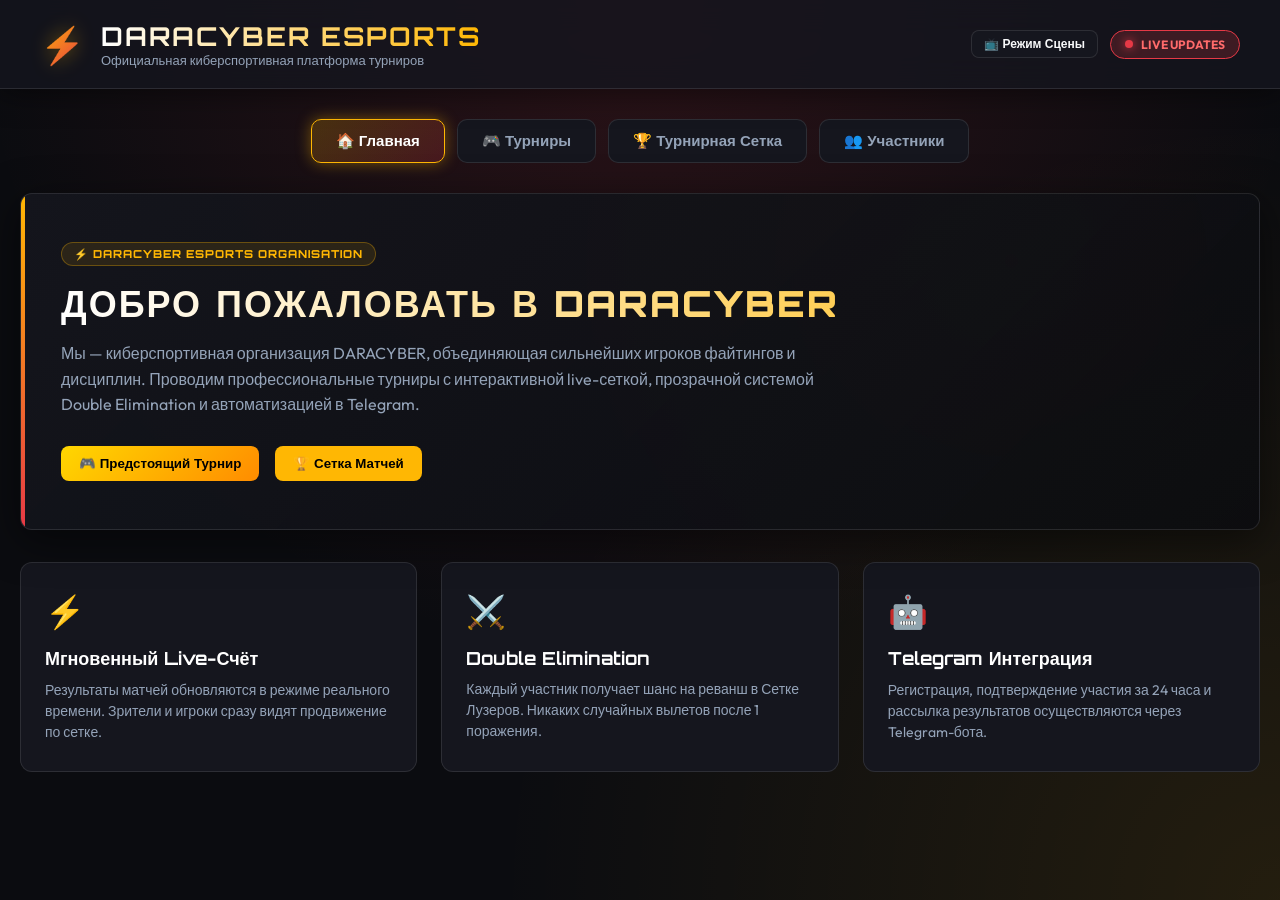
==== web/index.html @ 3fd2596b "Initial commit with creoss-platform setup" ====
<!DOCTYPE html>
<html lang="ru">
<head>
  <meta charset="UTF-8">
  <meta name="viewport" content="width=device-width, initial-scale=1.0">
  <title>Mortal Kombat 1 — Турнирная Сетка</title>
  <link rel="preconnect" href="https://fonts.googleapis.com">
  <link rel="preconnect" href="https://fonts.gstatic.com" crossorigin>
  <link href="https://fonts.googleapis.com/css2?family=Orbitron:wght@600;800;900&family=Outfit:wght@400;600;700&display=swap" rel="stylesheet">
  <link rel="stylesheet" href="style.css">
</head>
<body>

  <!-- Хедер -->
  <header class="header">
    <div class="logo-container">
      <div class="logo-emblem">⚡</div>
      <div>
        <h1 id="org-title">DARACYBER ESPORTS</h1>
        <p class="subtitle">Официальная киберспортивная платформа турниров</p>
      </div>
    </div>
    <div class="header-status">
      <button id="tv-mode-btn" class="btn btn-secondary" style="font-size: 12px; padding: 6px 12px;">📺 Режим Сцены</button>
      <span class="live-indicator"><span class="dot"></span> LIVE UPDATES</span>
      <span id="admin-badge" class="admin-badge hidden">⚙️ Админ активирован</span>
    </div>
  </header>

  <!-- Навигация (Админка убрана с главной страницы) -->
  <nav class="nav">
    <button class="nav-btn active" data-tab="home">🏠 Главная</button>
    <button class="nav-btn" data-tab="tournaments">🎮 Турниры</button>
    <button class="nav-btn" data-tab="bracket">🏆 Турнирная Сетка</button>
    <button class="nav-btn" data-tab="participants">👥 Участники</button>
  </nav>

  <!-- Контент -->
  <main class="container">

    <!-- Вкладка 1: Главная (DARACYBER Overview) -->
    <section id="home-tab" class="tab-content active">
      <div class="hero-banner">
        <div class="hero-content">
          <div class="hero-badge">⚡ DARACYBER ESPORTS ORGANISATION</div>
          <h1>ДОБРО ПОЖАЛОВАТЬ В DARACYBER</h1>
          <p>Мы — киберспортивная организация DARACYBER, объединяющая сильнейших игроков файтингов и дисциплин. Проводим профессиональные турниры с интерактивной live-сеткой, прозрачной системой Double Elimination и автоматизацией в Telegram.</p>
          <div class="hero-buttons">
            <button class="btn btn-gold nav-trigger" data-tab="tournaments">🎮 Предстоящий Турнир</button>
            <button class="btn btn-primary nav-trigger" data-tab="bracket">🏆 Сетка Матчей</button>
          </div>
        </div>
      </div>

      <!-- Карточки о нас -->
      <div class="features-grid">
        <div class="feature-card">
          <div class="feature-icon">⚡</div>
          <h3>Мгновенный Live-Счёт</h3>
          <p>Результаты матчей обновляются в режиме реального времени. Зрители и игроки сразу видят продвижение по сетке.</p>
        </div>
        <div class="feature-card">
          <div class="feature-icon">⚔️</div>
          <h3>Double Elimination</h3>
          <p>Каждый участник получает шанс на реванш в Сетке Лузеров. Никаких случайных вылетов после 1 поражения.</p>
        </div>
        <div class="feature-card">
          <div class="feature-icon">🤖</div>
          <h3>Telegram Интеграция</h3>
          <p>Регистрация, подтверждение участия за 24 часа и рассылка результатов осуществляются через Telegram-бота.</p>
        </div>
      </div>
    </section>

    <!-- Вкладка 2: Турниры (Глава: Турниры) -->
    <section id="tournaments-tab" class="tab-content">
      <div class="section-title">
        <h2>🎮 Глава: Турниры DARACYBER</h2>
        <span class="count-badge">Актуальный сезон</span>
      </div>

      <!-- Карточка Предстоящего Турнира -->
      <div class="tournament-card-main">
        <div class="tournament-card-header">
          <div class="tournament-status-tag">🟢 РЕГИСТРАЦИЯ ОТКРЫТА</div>
          <div class="tournament-org-tag">DARACYBER OFFICIAL</div>
        </div>

        <div class="tournament-card-body">
          <div class="tournament-icon">🐉</div>
          <div class="tournament-info">
            <h2 id="tourney-title-display">DARACYBER Mortal Kombat 1 Championship</h2>
            <p class="tournament-desc">Официальный киберспортивный турнир организации DARACYBER по Mortal Kombat 1. Борьба 16 игроков в формате Double Elimination: все матчи Bo1, Гранд-Финал — Bo5 с переигровкой при победе из сетки лузеров!</p>
            
            <div class="tournament-meta-grid">
              <div class="meta-item">
                <span class="meta-label">📅 Дата и Время:</span>
                <span class="meta-value" id="tourney-datetime">8 сентября 2026 в 20:00</span>
              </div>
              <div class="meta-item">
                <span class="meta-label">🎮 Дисциплина:</span>
                <span class="meta-value">Mortal Kombat 1 (Актуальный патч)</span>
              </div>
              <div class="meta-item">
                <span class="meta-label">⚔️ Система Сетки:</span>
                <span class="meta-value">Double Elimination (Верхняя + Нижняя)</span>
              </div>
              <div class="meta-item">
                <span class="meta-label">⏱ Формат Матчей:</span>
                <span class="meta-value">Bo1 (Сетки) | Bo5 (Гранд-Финал)</span>
              </div>
              <div class="meta-item">
                <span class="meta-label">👥 Зарегистрировано:</span>
                <span class="meta-value" id="tourney-players-count">0 / 16 игроков</span>
              </div>
            </div>
          </div>
        </div>

        <div class="tournament-card-actions">
          <button class="btn btn-gold nav-trigger" data-tab="bracket">🏆 Смотреть Турнирную Сетку</button>
          <a id="tg-bot-link" href="https://t.me/" target="_blank" class="btn btn-primary">🤖 Зарегистрироваться в Telegram</a>
          <button id="show-rules-btn" class="btn btn-secondary">📜 Читать Регламент</button>
        </div>
      </div>
    </section>

    <!-- Вкладка 3: Турнирная Сетка -->
    <section id="bracket-tab" class="tab-content">
      <div class="bracket-controls">
        <span class="info-text">💡 Нажмите на матч (для админов), чтобы обновить результат в реальном времени. Все матчи Bo1, Гранд-Финал — Bo5.</span>
        <button id="refresh-btn" class="btn btn-secondary">🔄 Обновить</button>
      </div>

      <!-- Верхняя Сетка (Winners Bracket) -->
      <div class="bracket-section-title">
        <h2>👑 ВЕРХНЯЯ СЕТКА (WINNERS BRACKET)</h2>
      </div>
      <div class="bracket-container" id="bracket-tree-winners">
        <div class="round-column">
          <div class="round-header">1/8 ФИНАЛА WB <span class="bo-tag">Bo1</span></div>
          <div class="matches-list" id="winners-round-1"></div>
        </div>
        <div class="round-column">
          <div class="round-header">ЧЕТВЕРТЬФИНАЛ WB <span class="bo-tag">Bo1</span></div>
          <div class="matches-list" id="winners-round-2"></div>
        </div>
        <div class="round-column">
          <div class="round-header">ПОЛУФИНАЛ WB <span class="bo-tag">Bo1</span></div>
          <div class="matches-list" id="winners-round-3"></div>
        </div>
        <div class="round-column final-column">
          <div class="round-header">ФИНАЛ WB <span class="bo-tag">Bo1</span></div>
          <div class="matches-list" id="winners-round-4"></div>
        </div>
      </div>

      <!-- Сетка Лузеров (Losers Bracket) -->
      <div class="bracket-section-title section-margin-top">
        <h2>💀 СЕТКА ЛУЗЕРОВ (LOSERS BRACKET)</h2>
      </div>
      <div class="bracket-container bracket-container-losers" id="bracket-tree-losers">
        <div class="round-column">
          <div class="round-header">РАУНД 1 LB <span class="bo-tag">Bo1</span></div>
          <div class="matches-list" id="losers-round-1"></div>
        </div>
        <div class="round-column">
          <div class="round-header">РАУНД 2 LB <span class="bo-tag">Bo1</span></div>
          <div class="matches-list" id="losers-round-2"></div>
        </div>
        <div class="round-column">
          <div class="round-header">РАУНД 3 LB <span class="bo-tag">Bo1</span></div>
          <div class="matches-list" id="losers-round-3"></div>
        </div>
        <div class="round-column">
          <div class="round-header">РАУНД 4 LB <span class="bo-tag">Bo1</span></div>
          <div class="matches-list" id="losers-round-4"></div>
        </div>
        <div class="round-column">
          <div class="round-header">ПОЛУФИНАЛ LB <span class="bo-tag">Bo1</span></div>
          <div class="matches-list" id="losers-round-5"></div>
        </div>
        <div class="round-column final-column">
          <div class="round-header">ФИНАЛ LB <span class="bo-tag">Bo1</span></div>
          <div class="matches-list" id="losers-round-6"></div>
        </div>
      </div>

      <!-- Гранд-Финал и Сброс Сетки -->
      <div class="bracket-section-title section-margin-top">
        <h2>🏆 ГРАНД-ФИНАЛ (GRAND FINAL)</h2>
      </div>
      <div class="bracket-container bracket-container-grand" id="bracket-tree-grand">
        <div class="round-column grand-column">
          <div class="round-header grand-header">👑 ГРАНД-ФИНАЛ <span class="bo-tag gold">Bo5</span></div>
          <div class="matches-list" id="grand-final-matches"></div>
        </div>
        <div class="round-column reset-column">
          <div class="round-header reset-header">🔥 СБРОС СЕТКИ (BRACKET RESET) <span class="bo-tag gold">Bo5</span></div>
          <div class="matches-list" id="reset-final-matches"></div>
        </div>
      </div>
    </section>

    <!-- Вкладка 2: Участники -->
    <section id="participants-tab" class="tab-content">
      <div class="section-title">
        <h2>Зарегистрированные Участники</h2>
        <span id="participants-count" class="count-badge">0 игроков</span>
      </div>
      <div class="participants-grid" id="participants-list"></div>
    </section>

    <!-- Вкладка 3: Админка (Доступ только по прямой ссылке /admin) -->
    <section id="admin-tab" class="tab-content">
      <div id="admin-login-card" class="card admin-login">
        <h2>🔐 Вход в Админ-Панель DARACYBER</h2>
        <p>Для входа введите логин и пароль администратора турнира:</p>
        <div class="login-form-group">
          <input type="text" id="admin-login-input" placeholder="Логин" value="admin">
          <input type="password" id="admin-password-input" placeholder="Пароль">
          <button id="admin-login-btn" class="btn btn-primary">Войти в Панель Управления</button>
        </div>
        <p id="login-error" class="error-text hidden"></p>
      </div>

      <div id="admin-panel-content" class="admin-panel hidden">
        <div class="admin-actions">
          <h2>⚙️ Управление Турнирной Сеткой DARACYBER</h2>
          <div class="action-buttons">
            <button id="seed-test-btn" class="btn btn-gold">🧪 Тестовый режим: 16 Игроков + Сетка</button>
            <button id="generate-bracket-btn" class="btn btn-secondary">🎲 Сформировать из Бота</button>
            <button id="reset-bracket-btn" class="btn btn-danger">🗑 Сбросить Сетку</button>
          </div>
        </div>

        <div class="matches-admin-list" id="admin-matches-list">
          <!-- Сюда динамически подгружаются матчи для редактирования -->
        </div>
      </div>
    </section>
  </main>

  <!-- Модальное окно редактирования матча -->
  <div id="match-modal" class="modal hidden">
    <div class="modal-content">
      <div class="modal-header">
        <h3>Управление Матчем <span id="modal-match-id">#1</span></h3>
        <button id="close-modal-btn" class="close-btn">&times;</button>
      </div>
      <div class="modal-body">
        <div class="player-editor">
          <div class="player-box">
            <label class="input-label">Участник 1:</label>
            <select id="modal-p1-select" class="modal-select-player" onchange="onSelectPlayer(1)">
              <option value="">-- Выбрать из списка --</option>
            </select>
            <input type="text" id="modal-p1-name-input" class="modal-player-input" placeholder="Имя Участника 1">
            <input type="text" id="modal-p1-nick-input" class="modal-player-input sub-input" placeholder="Никнейм MK1">
            <div class="score-controls">
              <button class="score-btn" onclick="adjustScore(1, -1)">-</button>
              <span class="score-val" id="modal-score1">0</span>
              <button class="score-btn" onclick="adjustScore(1, 1)">+</button>
            </div>
            <button class="btn btn-winner" onclick="selectWinner(1)">Победитель 🥇</button>
          </div>

          <div class="vs-divider">VS</div>

          <div class="player-box">
            <label class="input-label">Участник 2:</label>
            <select id="modal-p2-select" class="modal-select-player" onchange="onSelectPlayer(2)">
              <option value="">-- Выбрать из списка --</option>
            </select>
            <input type="text" id="modal-p2-name-input" class="modal-player-input" placeholder="Имя Участника 2">
            <input type="text" id="modal-p2-nick-input" class="modal-player-input sub-input" placeholder="Никнейм MK1">
            <div class="score-controls">
              <button class="score-btn" onclick="adjustScore(2, -1)">-</button>
              <span class="score-val" id="modal-score2">0</span>
              <button class="score-btn" onclick="adjustScore(2, 1)">+</button>
            </div>
            <button class="btn btn-winner" onclick="selectWinner(2)">Победитель 🥇</button>
          </div>
        </div>

        <div class="status-selector">
          <label>Статус матча:</label>
          <select id="modal-status-select">
            <option value="pending">⏳ Ожидает</option>
            <option value="live">🔴 ИДЁТ БОЙ (LIVE)</option>
            <option value="completed">✅ Завершён</option>
          </select>
        </div>
      </div>
      <div class="modal-footer">
        <button id="save-match-btn" class="btn btn-primary">Сохранить и продвинуть победителя</button>
      </div>
    </div>
  </div>

  <!-- Модальное окно регламента -->
  <div id="rules-modal" class="modal hidden">
    <div class="modal-content modal-lg">
      <div class="modal-header">
        <h3>📜 Официальный Регламент DARACYBER</h3>
        <button id="close-rules-btn" class="close-btn">&times;</button>
      </div>
      <div class="modal-body rules-modal-body" id="modal-rules-text">
        Загрузка регламента...
      </div>
    </div>
  </div>

  <script src="app.js"></script>
</body>
</html>
---- web/style.css ----
:root {
  --bg-main: #0b0c10;
  --bg-card: #15161e;
  --bg-card-hover: #1e202b;
  --gold-primary: #ffb703;
  --gold-glow: rgba(255, 183, 3, 0.4);
  --crimson: #e63946;
  --crimson-glow: rgba(230, 57, 70, 0.4);
  --text-main: #f8f9fa;
  --text-muted: #94a3b8;
  --border-color: rgba(255, 255, 255, 0.1);
  --radius: 12px;
}

* {
  box-sizing: border-box;
  margin: 0;
  padding: 0;
}

body {
  background-color: var(--bg-main);
  background-image: 
    radial-gradient(circle at 50% 0%, rgba(230, 57, 70, 0.15) 0%, transparent 60%),
    radial-gradient(circle at 100% 100%, rgba(255, 183, 3, 0.1) 0%, transparent 50%);
  color: var(--text-main);
  font-family: 'Outfit', sans-serif;
  min-height: 100vh;
  padding-bottom: 50px;
}

/* Хедер */
.header {
  background: rgba(21, 22, 30, 0.8);
  backdrop-filter: blur(16px);
  border-bottom: 1px solid var(--border-color);
  padding: 20px 40px;
  display: flex;
  justify-content: space-between;
  align-items: center;
  box-shadow: 0 4px 30px rgba(0, 0, 0, 0.5);
}

.logo-container {
  display: flex;
  align-items: center;
  gap: 16px;
}

.logo-emblem {
  font-size: 36px;
  background: linear-gradient(135deg, var(--gold-primary), var(--crimson));
  -webkit-background-clip: text;
  -webkit-text-fill-color: transparent;
  filter: drop-shadow(0 0 10px var(--gold-glow));
}

h1 {
  font-family: 'Orbitron', sans-serif;
  font-size: 26px;
  letter-spacing: 2px;
  background: linear-gradient(90deg, #fff, var(--gold-primary));
  -webkit-background-clip: text;
  -webkit-text-fill-color: transparent;
}

.subtitle {
  font-size: 13px;
  color: var(--text-muted);
}

.header-status {
  display: flex;
  align-items: center;
  gap: 12px;
}

.live-indicator {
  background: rgba(230, 57, 70, 0.2);
  border: 1px solid var(--crimson);
  color: #ff6b6b;
  padding: 6px 14px;
  border-radius: 20px;
  font-size: 12px;
  font-weight: 700;
  display: flex;
  align-items: center;
  gap: 8px;
}

.dot {
  width: 8px;
  height: 8px;
  background-color: var(--crimson);
  border-radius: 50%;
  box-shadow: 0 0 10px var(--crimson);
  animation: pulse 1.5s infinite;
}

@keyframes pulse {
  0% { opacity: 1; transform: scale(1); }
  50% { opacity: 0.4; transform: scale(1.2); }
  100% { opacity: 1; transform: scale(1); }
}

.admin-badge {
  background: rgba(255, 183, 3, 0.2);
  border: 1px solid var(--gold-primary);
  color: var(--gold-primary);
  padding: 6px 12px;
  border-radius: 20px;
  font-size: 12px;
  font-weight: 600;
}

/* Навигация */
.nav {
  display: flex;
  justify-content: center;
  gap: 12px;
  margin: 30px 0;
}

.nav-btn {
  background: var(--bg-card);
  border: 1px solid var(--border-color);
  color: var(--text-muted);
  padding: 12px 24px;
  border-radius: 10px;
  font-size: 15px;
  font-weight: 600;
  cursor: pointer;
  transition: all 0.3s ease;
}

.nav-btn:hover {
  color: var(--text-main);
  border-color: var(--gold-primary);
}

.nav-btn.active {
  background: linear-gradient(135deg, rgba(255, 183, 3, 0.2), rgba(230, 57, 70, 0.2));
  border-color: var(--gold-primary);
  color: #fff;
  box-shadow: 0 0 15px var(--gold-glow);
}

/* Контейнер */
.container {
  max-width: 1400px;
  margin: 0 auto;
  padding: 0 20px;
}

.tab-content {
  display: none;
}

.tab-content.active {
  display: block;
  animation: fadeIn 0.4s ease;
}

@keyframes fadeIn {
  from { opacity: 0; transform: translateY(10px); }
  to { opacity: 1; transform: translateY(0); }
}

/* Управление сеткой */
.bracket-controls {
  display: flex;
  justify-content: space-between;
  align-items: center;
  margin-bottom: 24px;
  background: var(--bg-card);
  padding: 14px 20px;
  border-radius: var(--radius);
  border: 1px solid var(--border-color);
}

.info-text {
  font-size: 13px;
  color: var(--text-muted);
}

/* Древо сетки */
.bracket-section-title {
  margin-bottom: 16px;
  padding-bottom: 8px;
  border-bottom: 1px solid var(--border-color);
}

.bracket-section-title h2 {
  font-family: 'Orbitron', sans-serif;
  font-size: 18px;
  font-weight: 800;
  color: var(--gold-primary);
  letter-spacing: 1px;
}

.section-margin-top {
  margin-top: 40px;
}

.bracket-container {
  display: grid;
  grid-template-columns: repeat(4, 1fr);
  gap: 20px;
  overflow-x: auto;
  padding-bottom: 20px;
}

.bracket-container-losers {
  grid-template-columns: repeat(6, 1fr);
}

.bracket-container-grand {
  grid-template-columns: repeat(2, 1fr);
  max-width: 750px;
  margin: 0 auto;
}

.round-column {
  display: flex;
  flex-direction: column;
  gap: 16px;
}

.round-header {
  font-family: 'Orbitron', sans-serif;
  font-size: 13px;
  font-weight: 700;
  text-align: center;
  padding: 10px;
  background: rgba(255, 255, 255, 0.03);
  border-radius: 8px;
  border: 1px solid var(--border-color);
  color: var(--gold-primary);
  display: flex;
  justify-content: center;
  align-items: center;
  gap: 8px;
}

.grand-header {
  background: linear-gradient(135deg, rgba(230, 179, 0, 0.25), rgba(0, 0, 0, 0.4));
  border: 1px solid var(--gold-primary);
  color: var(--gold-primary);
  font-size: 14px;
}

.reset-header {
  background: linear-gradient(135deg, rgba(255, 68, 68, 0.25), rgba(0, 0, 0, 0.4));
  border: 1px solid #ff4444;
  color: #ff6b6b;
  font-size: 14px;
}

.bo-tag {
  font-size: 10px;
  background: rgba(255, 255, 255, 0.1);
  padding: 2px 6px;
  border-radius: 4px;
  color: var(--text-muted);
}

.bo-tag.gold {
  background: var(--gold-primary);
  color: #000;
  font-weight: 800;
}

.matches-list {
  display: flex;
  flex-direction: column;
  justify-content: flex-start;
  flex-grow: 1;
  gap: 16px;
}

/* Карточка матча */
.match-card {
  background: var(--bg-card);
  border: 1px solid var(--border-color);
  border-radius: var(--radius);
  padding: 12px;
  transition: all 0.3s ease;
  position: relative;
  cursor: pointer;
}

.match-card:hover {
  border-color: var(--gold-primary);
  box-shadow: 0 0 15px var(--gold-glow);
  transform: translateY(-2px);
}

.match-card.status-live {
  border-color: var(--crimson);
  box-shadow: 0 0 15px var(--crimson-glow);
}

.match-card-header {
  display: flex;
  justify-content: space-between;
  font-size: 11px;
  color: var(--text-muted);
  margin-bottom: 8px;
}

.match-status-badge {
  font-size: 10px;
  font-weight: 700;
  padding: 2px 6px;
  border-radius: 4px;
}

.match-status-badge.live {
  background: var(--crimson);
  color: #fff;
}

.match-status-badge.completed {
  background: #2ed573;
  color: #000;
}

.player-slot {
  display: flex;
  justify-content: space-between;
  align-items: center;
  padding: 8px 10px;
  background: rgba(0, 0, 0, 0.2);
  border-radius: 6px;
  margin-bottom: 4px;
}

.player-slot:last-child {
  margin-bottom: 0;
}

.player-slot.winner {
  background: rgba(255, 183, 3, 0.15);
  border: 1px solid var(--gold-primary);
}

.player-info {
  display: flex;
  flex-direction: column;
}

.player-name {
  font-weight: 600;
  font-size: 14px;
}

.player-nick {
  font-size: 11px;
  color: var(--text-muted);
}

.player-score {
  font-family: 'Orbitron', sans-serif;
  font-size: 16px;
  font-weight: 800;
  color: var(--gold-primary);
}

/* Участники */
.section-title {
  display: flex;
  align-items: center;
  gap: 12px;
  margin-bottom: 20px;
}

.count-badge {
  background: rgba(255, 183, 3, 0.15);
  color: var(--gold-primary);
  padding: 4px 10px;
  border-radius: 12px;
  font-size: 13px;
}

.participants-grid {
  display: grid;
  grid-template-columns: repeat(auto-fill, minmax(280px, 1fr));
  gap: 16px;
}

.participant-card {
  background: var(--bg-card);
  border: 1px solid var(--border-color);
  padding: 16px;
  border-radius: var(--radius);
  display: flex;
  align-items: center;
  gap: 14px;
}

.avatar-icon {
  width: 44px;
  height: 44px;
  border-radius: 50%;
  background: linear-gradient(135deg, var(--gold-primary), var(--crimson));
  display: flex;
  align-items: center;
  justify-content: center;
  font-size: 20px;
  font-weight: 800;
  color: #000;
}

/* Кнопки */
.btn {
  padding: 10px 18px;
  border-radius: 8px;
  border: none;
  font-weight: 600;
  cursor: pointer;
  transition: all 0.2s ease;
}

.btn-primary {
  background: var(--gold-primary);
  color: #000;
}

.btn-gold {
  background: linear-gradient(135deg, #ffd700, #ff8c00);
  color: #000;
  font-weight: 700;
}

.btn-danger {
  background: var(--crimson);
  color: #fff;
}

.btn-secondary {
  background: var(--bg-card);
  border: 1px solid var(--border-color);
  color: var(--text-main);
}

.btn:hover {
  filter: brightness(1.1);
  transform: translateY(-1px);
}

/* Админка */
.card {
  background: var(--bg-card);
  border: 1px solid var(--border-color);
  padding: 36px 30px;
  border-radius: var(--radius);
  max-width: 460px;
  margin: 50px auto;
  text-align: center;
  box-shadow: 0 10px 40px rgba(0,0,0,0.5);
}

.login-form-group {
  display: flex;
  flex-direction: column;
  gap: 14px;
  margin-top: 20px;
}

.login-form-group input {
  width: 100%;
  padding: 14px;
  border-radius: 8px;
  border: 1px solid var(--border-color);
  background: #0b0c10;
  color: #fff;
  font-size: 15px;
  transition: all 0.3s ease;
}

.login-form-group input:focus {
  outline: none;
  border-color: var(--gold-primary);
  box-shadow: 0 0 12px var(--gold-glow);
}

.hidden {
  display: none !important;
}

.error-text {
  color: var(--crimson);
  font-size: 13px;
  margin-top: 10px;
}

/* Модалка */
.modal {
  position: fixed;
  top: 0;
  left: 0;
  width: 100%;
  height: 100%;
  background: rgba(0, 0, 0, 0.8);
  backdrop-filter: blur(8px);
  display: flex;
  justify-content: center;
  align-items: center;
  z-index: 100;
}

.modal-content {
  background: var(--bg-card);
  border: 1px solid var(--gold-primary);
  border-radius: var(--radius);
  width: 90%;
  max-width: 550px;
  padding: 24px;
  box-shadow: 0 0 30px var(--gold-glow);
}

.modal-header {
  display: flex;
  justify-content: space-between;
  align-items: center;
  margin-bottom: 20px;
}

.close-btn {
  background: none;
  border: none;
  color: var(--text-muted);
  font-size: 24px;
  cursor: pointer;
}

.player-editor {
  display: grid;
  grid-template-columns: 1fr auto 1fr;
  align-items: center;
  gap: 16px;
  margin-bottom: 20px;
}

.player-box {
  background: rgba(0, 0, 0, 0.4);
  padding: 16px;
  border-radius: 10px;
  text-align: center;
  border: 1px solid var(--border-color);
}

.input-label {
  font-size: 11px;
  color: var(--text-muted);
  text-transform: uppercase;
  letter-spacing: 0.5px;
  display: block;
  margin-bottom: 6px;
  text-align: left;
}

.modal-select-player {
  width: 100%;
  padding: 6px 8px;
  font-size: 12px;
  background: #000;
  color: var(--gold-primary);
  border: 1px solid var(--border-color);
  border-radius: 6px;
  margin-bottom: 8px;
}

.modal-player-input {
  width: 100%;
  padding: 8px 10px;
  font-size: 13px;
  font-weight: 700;
  background: rgba(255, 255, 255, 0.05);
  color: #fff;
  border: 1px solid var(--border-color);
  border-radius: 6px;
  margin-bottom: 6px;
}

.modal-player-input.sub-input {
  font-size: 12px;
  font-weight: 400;
  color: var(--gold-primary);
  margin-bottom: 12px;
}

.score-controls {
  display: flex;
  justify-content: center;
  align-items: center;
  gap: 12px;
  margin-bottom: 12px;
}

.score-btn {
  width: 32px;
  height: 32px;
  border-radius: 50%;
  border: 1px solid var(--border-color);
  background: var(--bg-card-hover);
  color: #fff;
  font-size: 18px;
  cursor: pointer;
}

.score-val {
  font-family: 'Orbitron', sans-serif;
  font-size: 20px;
  font-weight: 800;
  color: var(--gold-primary);
}

.btn-winner {
  background: rgba(255, 183, 3, 0.15);
  border: 1px solid var(--gold-primary);
  color: var(--gold-primary);
  font-size: 12px;
  width: 100%;
}

.vs-divider {
  font-family: 'Orbitron', sans-serif;
  font-size: 18px;
  font-weight: 900;
  color: var(--crimson);
}

.status-selector {
  margin-bottom: 20px;
}

.status-selector select {
  width: 100%;
  padding: 10px;
  margin-top: 6px;
  border-radius: 6px;
  background: #000;
  color: #fff;
  border: 1px solid var(--border-color);
}

/* Анимация обновения счёта в реальном времени */
@keyframes scoreFlash {
  0% { transform: scale(1); box-shadow: 0 0 0 transparent; }
  40% { transform: scale(1.04); box-shadow: 0 0 30px var(--gold-primary); border-color: var(--gold-primary); }
  100% { transform: scale(1); box-shadow: 0 0 0 transparent; }
}

.score-updated {
  animation: scoreFlash 1s ease-in-out !important;
}

/* Режим Большого Экрана / Проектора */
body.tv-mode .nav,
body.tv-mode .bracket-controls,
body.tv-mode .subtitle {
  display: none !important;
}

body.tv-mode .header {
  padding: 15px 50px;
  background: rgba(11, 12, 16, 0.95);
}

body.tv-mode .bracket-container {
  grid-template-columns: repeat(4, 1fr);
  gap: 35px;
  padding-top: 20px;
}

body.tv-mode .match-card {
  padding: 16px;
}

body.tv-mode .player-name {
  font-size: 16px;
}

body.tv-mode .player-score {
  font-size: 20px;
}

/* Hero Banner & Home Tab */
.hero-banner {
  background: linear-gradient(135deg, rgba(21, 22, 30, 0.9), rgba(11, 12, 16, 0.95)), 
              radial-gradient(circle at 80% 20%, rgba(255, 183, 3, 0.15), transparent 50%);
  border: 1px solid var(--border-color);
  border-radius: var(--radius);
  padding: 48px 40px;
  margin-bottom: 32px;
  box-shadow: 0 10px 40px rgba(0, 0, 0, 0.5);
  position: relative;
  overflow: hidden;
}

.hero-banner::before {
  content: "";
  position: absolute;
  top: 0;
  left: 0;
  width: 4px;
  height: 100%;
  background: linear-gradient(180deg, var(--gold-primary), var(--crimson));
}

.hero-badge {
  display: inline-block;
  font-family: 'Orbitron', sans-serif;
  font-size: 11px;
  font-weight: 800;
  color: var(--gold-primary);
  background: rgba(255, 183, 3, 0.1);
  border: 1px solid rgba(255, 183, 3, 0.3);
  padding: 4px 12px;
  border-radius: 20px;
  margin-bottom: 16px;
  letter-spacing: 1px;
}

.hero-banner h1 {
  font-size: 36px;
  font-weight: 900;
  margin-bottom: 16px;
  line-height: 1.2;
}

.hero-banner p {
  color: var(--text-muted);
  font-size: 16px;
  max-width: 800px;
  line-height: 1.6;
  margin-bottom: 28px;
}

.hero-buttons {
  display: flex;
  gap: 16px;
  flex-wrap: wrap;
}

/* Features Grid */
.features-grid {
  display: grid;
  grid-template-columns: repeat(auto-fit, minmax(280px, 1fr));
  gap: 24px;
  margin-bottom: 40px;
}

.feature-card {
  background: var(--bg-card);
  border: 1px solid var(--border-color);
  border-radius: var(--radius);
  padding: 28px 24px;
  transition: transform 0.3s ease, border-color 0.3s ease;
}

.feature-card:hover {
  transform: translateY(-4px);
  border-color: var(--gold-primary);
}

.feature-icon {
  font-size: 32px;
  margin-bottom: 16px;
}

.feature-card h3 {
  font-family: 'Orbitron', sans-serif;
  font-size: 18px;
  color: #fff;
  margin-bottom: 10px;
}

.feature-card p {
  color: var(--text-muted);
  font-size: 14px;
  line-height: 1.5;
}

/* Главный Турнир Card */
.tournament-card-main {
  background: var(--bg-card);
  border: 1px solid var(--border-color);
  border-radius: var(--radius);
  padding: 32px;
  box-shadow: 0 8px 32px rgba(0, 0, 0, 0.4);
  position: relative;
}

.tournament-card-header {
  display: flex;
  justify-content: space-between;
  align-items: center;
  margin-bottom: 24px;
}

.tournament-status-tag {
  background: rgba(40, 167, 69, 0.2);
  border: 1px solid #28a745;
  color: #2ecc71;
  font-family: 'Orbitron', sans-serif;
  font-size: 12px;
  font-weight: 800;
  padding: 6px 14px;
  border-radius: 20px;
}

.tournament-org-tag {
  font-family: 'Orbitron', sans-serif;
  font-size: 12px;
  color: var(--gold-primary);
  font-weight: 700;
  letter-spacing: 1px;
}

.tournament-card-body {
  display: flex;
  gap: 28px;
  align-items: flex-start;
  margin-bottom: 28px;
}

.tournament-icon {
  font-size: 64px;
  background: rgba(255, 255, 255, 0.03);
  border: 1px solid var(--border-color);
  border-radius: 16px;
  padding: 20px;
  display: flex;
  align-items: center;
  justify-content: center;
}

.tournament-info h2 {
  font-family: 'Orbitron', sans-serif;
  font-size: 24px;
  color: #fff;
  margin-bottom: 12px;
}

.tournament-desc {
  color: var(--text-muted);
  font-size: 14px;
  line-height: 1.6;
  margin-bottom: 20px;
}

.tournament-meta-grid {
  display: grid;
  grid-template-columns: repeat(auto-fit, minmax(220px, 1fr));
  gap: 16px;
  background: rgba(0, 0, 0, 0.3);
  padding: 20px;
  border-radius: 10px;
  border: 1px solid rgba(255, 255, 255, 0.05);
}

.meta-item {
  display: flex;
  flex-direction: column;
  gap: 4px;
}

.meta-label {
  font-size: 12px;
  color: var(--text-muted);
}

.meta-value {
  font-weight: 700;
  color: var(--gold-primary);
  font-size: 14px;
}

.tournament-card-actions {
  display: flex;
  gap: 16px;
  flex-wrap: wrap;
  border-top: 1px solid var(--border-color);
  padding-top: 24px;
}

.modal-lg {
  max-width: 700px;
  width: 90%;
}

.rules-modal-body {
  max-height: 450px;
  overflow-y: auto;
  line-height: 1.6;
  font-size: 14px;
  color: #ddd;
}
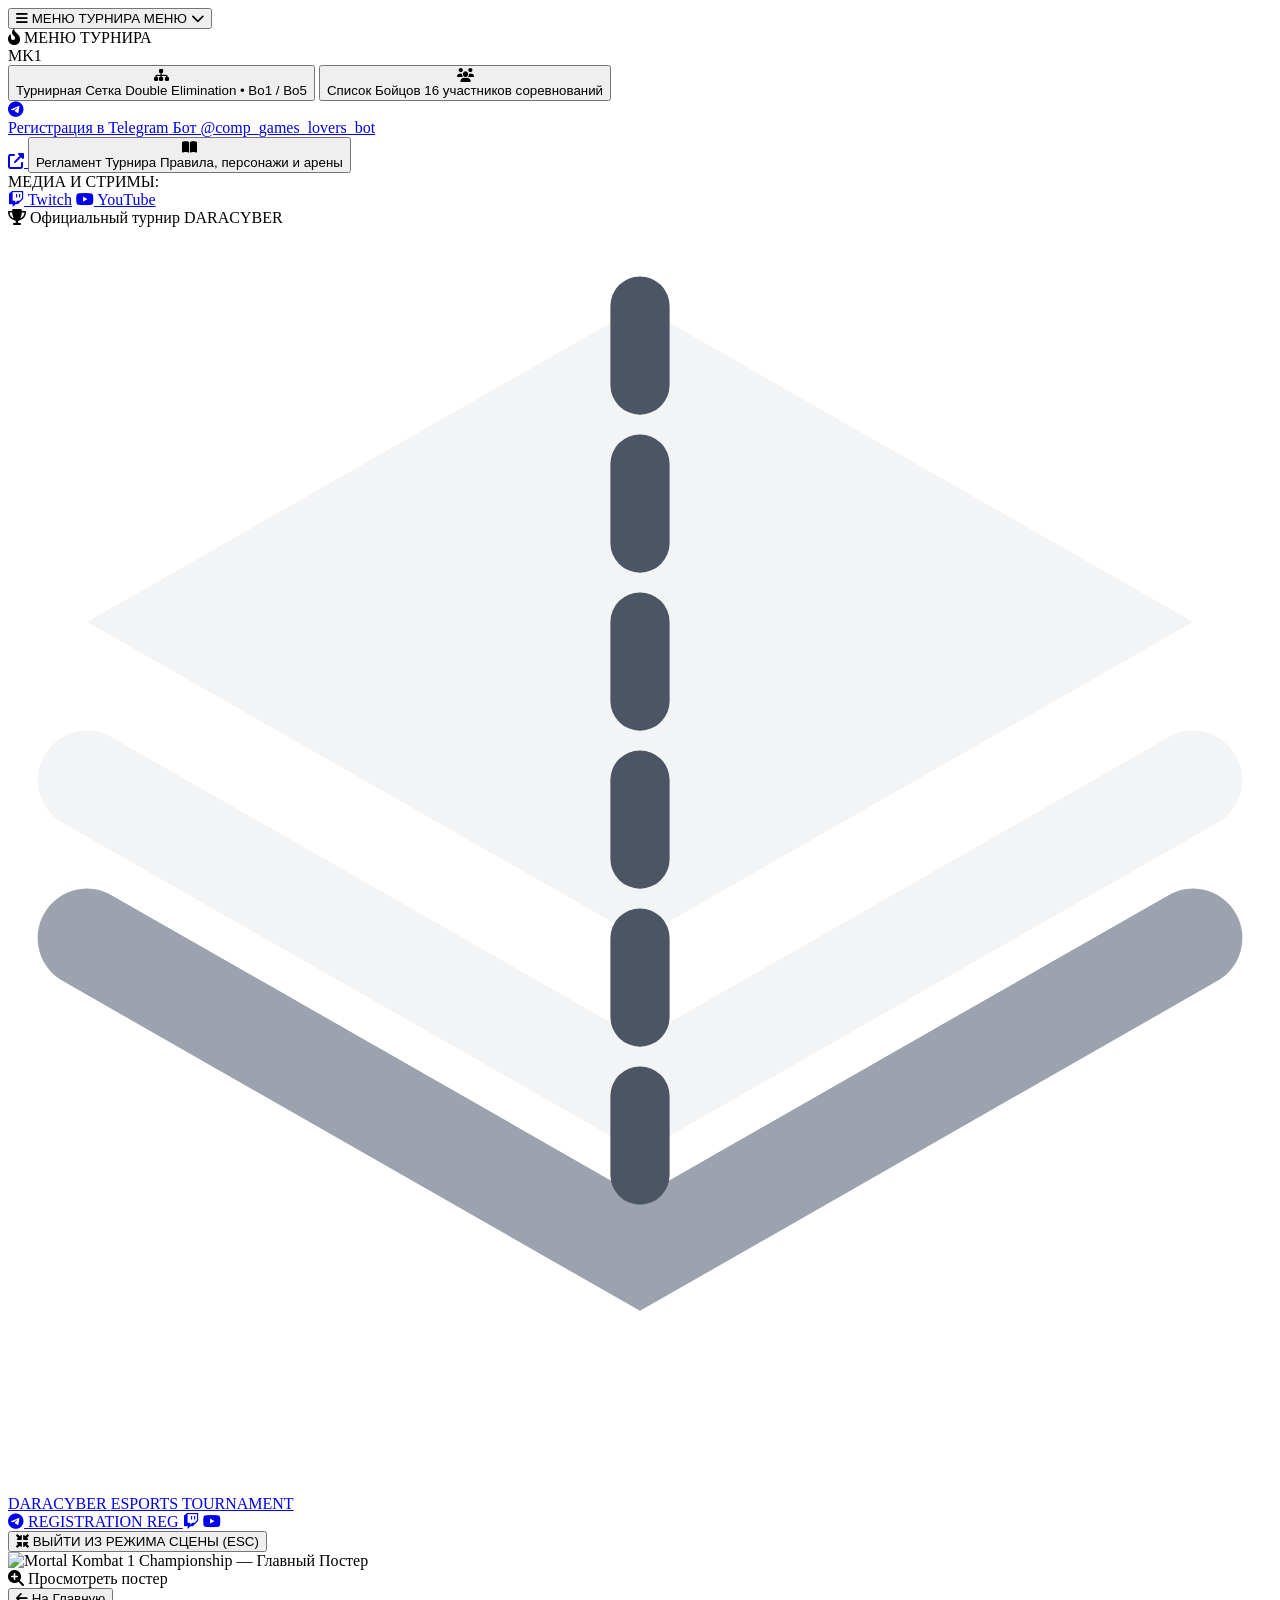
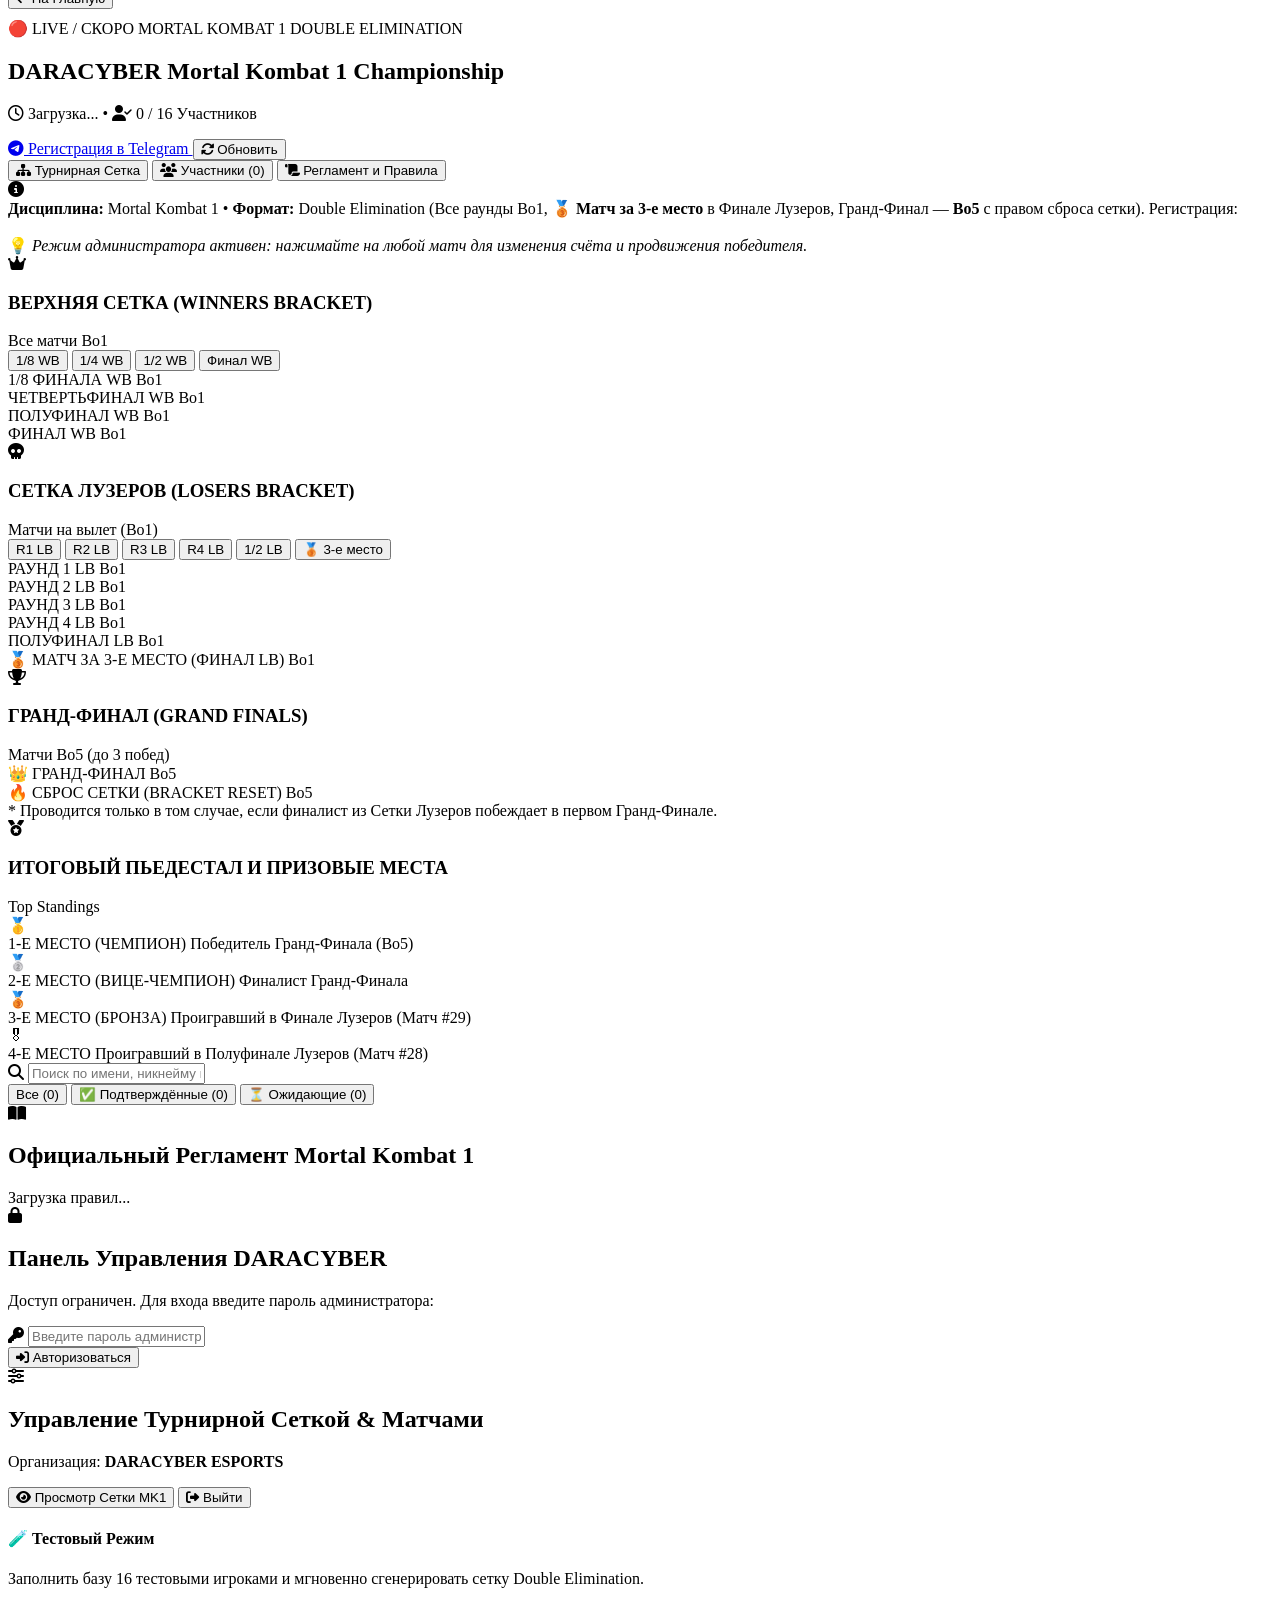
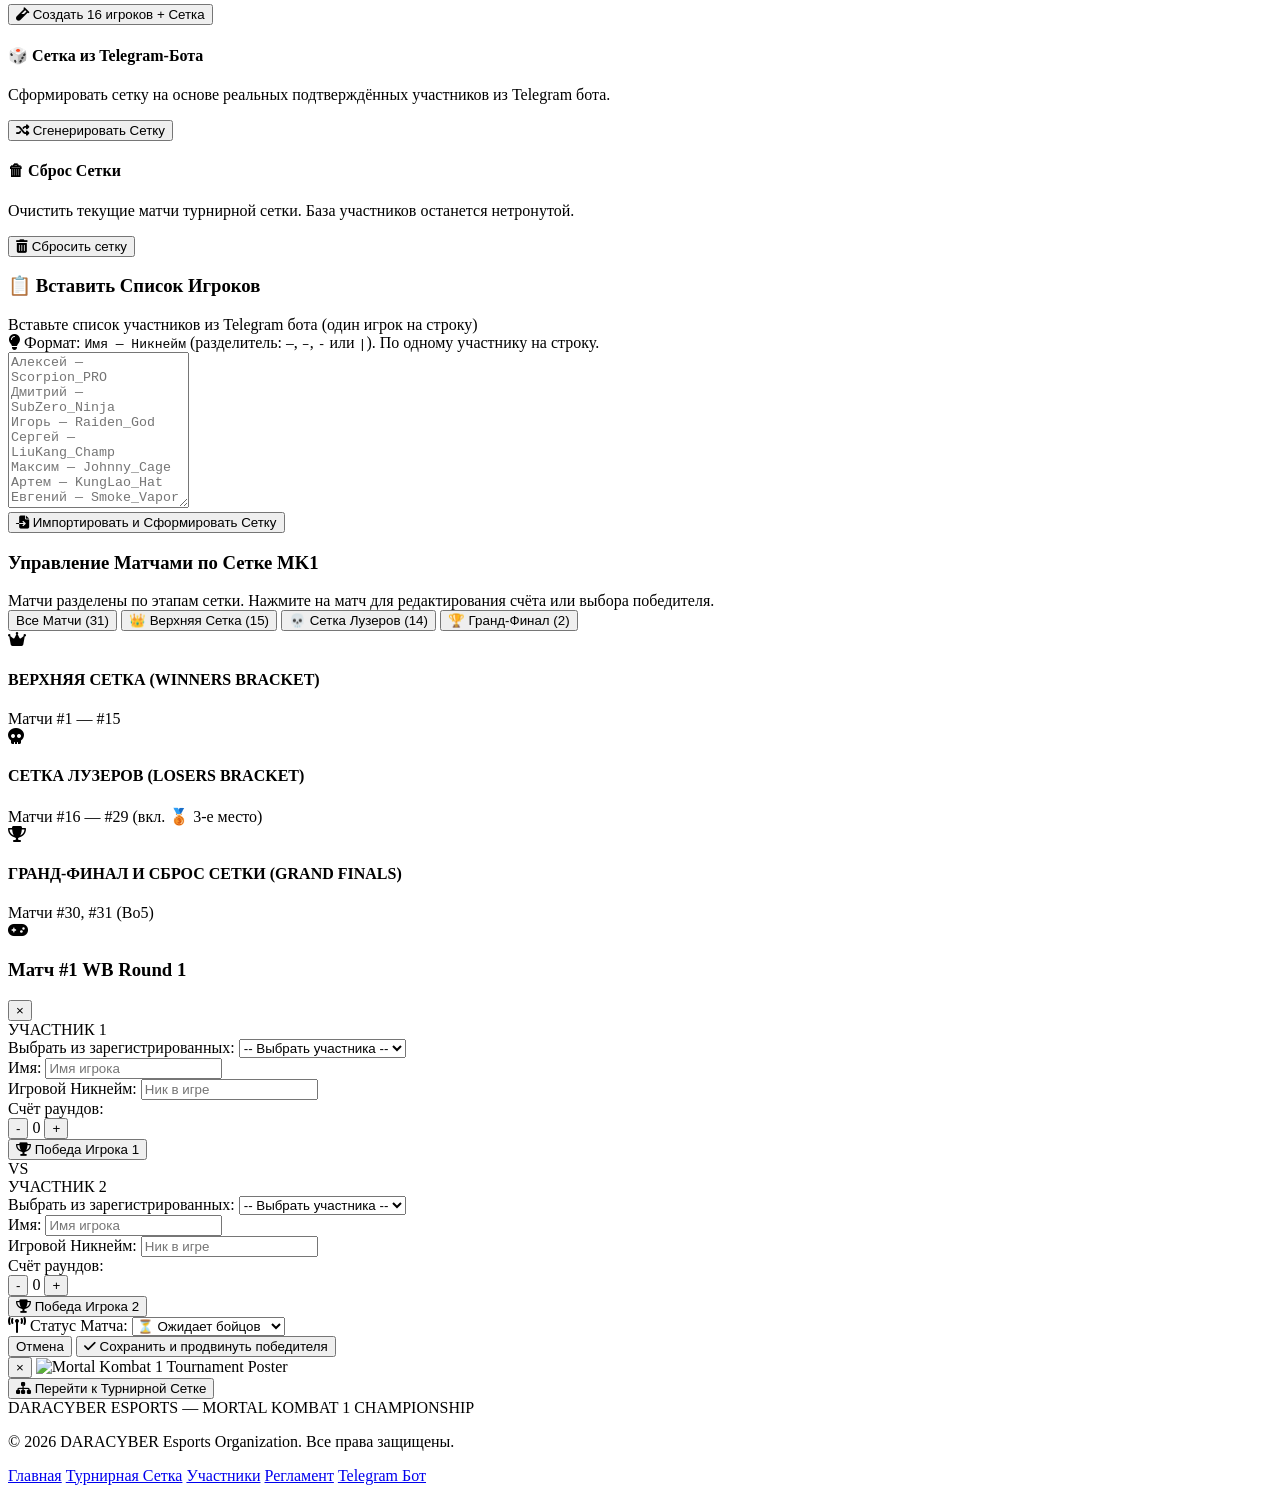
==== commit d462e32b: "feat(web): update header with flyout tournament menu, registration button, centered poster, and resp" ====
--- a/web/index.html
+++ b/web/index.html
@@ -3,314 +3,750 @@
 <head>
   <meta charset="UTF-8">
   <meta name="viewport" content="width=device-width, initial-scale=1.0">
-  <title>Mortal Kombat 1 — Турнирная Сетка</title>
+  <title>DARACYBER — Mortal Kombat 1 Championship</title>
+  <meta name="description" content="Турнир по Mortal Kombat 1 от DARACYBER ESPORTS. Double Elimination, 16 игроков, обновление результатов в реальном времени.">
   <link rel="preconnect" href="https://fonts.googleapis.com">
   <link rel="preconnect" href="https://fonts.gstatic.com" crossorigin>
-  <link href="https://fonts.googleapis.com/css2?family=Orbitron:wght@600;800;900&family=Outfit:wght@400;600;700&display=swap" rel="stylesheet">
-  <link rel="stylesheet" href="style.css">
+  <link href="https://fonts.googleapis.com/css2?family=Outfit:wght@400;500;600;700;800;900&family=Space+Grotesk:wght@600;700;800;900&display=swap" rel="stylesheet">
+  <link rel="stylesheet" href="https://cdnjs.cloudflare.com/ajax/libs/font-awesome/6.5.1/css/all.min.css" crossorigin="anonymous">
+  <link rel="stylesheet" href="/style.css">
 </head>
 <body>
 
-  <!-- Хедер -->
-  <header class="header">
-    <div class="logo-container">
-      <div class="logo-emblem">⚡</div>
-      <div>
-        <h1 id="org-title">DARACYBER ESPORTS</h1>
-        <p class="subtitle">Официальная киберспортивная платформа турниров</p>
-      </div>
-    </div>
-    <div class="header-status">
-      <button id="tv-mode-btn" class="btn btn-secondary" style="font-size: 12px; padding: 6px 12px;">📺 Режим Сцены</button>
-      <span class="live-indicator"><span class="dot"></span> LIVE UPDATES</span>
-      <span id="admin-badge" class="admin-badge hidden">⚙️ Админ активирован</span>
+  <!-- ================= ШАПКА: ВЫПЛЫВАЮЩЕЕ МЕНЮ СЛЕВА, ЛОГО ПО ЦЕНТРУ, СОЦСЕТИ СПРАВА ================= -->
+  <header class="site-header site-header-animated">
+    <div class="header-inner header-centered-layout">
+
+      <!-- Левая часть: Выплывающее меню турнира (слева относительно логотипа) -->
+      <div class="header-left-menu">
+        <div class="tourney-dropdown-wrapper" id="tourney-dropdown-wrapper">
+          <button class="tourney-dropdown-btn" id="tourney-dropdown-trigger" onclick="toggleTourneyDropdown(event)" aria-haspopup="true" aria-expanded="false" title="Открыть Меню Турнира">
+            <i class="fas fa-bars"></i>
+            <span class="dropdown-trigger-text">
+              <span class="text-long">МЕНЮ ТУРНИРА</span>
+              <span class="text-short">МЕНЮ</span>
+            </span>
+            <i class="fas fa-chevron-down dropdown-arrow"></i>
+          </button>
+
+          <!-- Выплывающая панель меню -->
+          <div class="tourney-dropdown-panel" id="tourney-dropdown-panel">
+            <div class="dropdown-header">
+              <div class="dropdown-header-title">
+                <i class="fas fa-fire-alt text-gold"></i>
+                <span>МЕНЮ ТУРНИРА</span>
+              </div>
+              <span class="dropdown-badge">MK1</span>
+            </div>
+
+            <div class="dropdown-items">
+              <button class="dropdown-item" onclick="selectTourneyTab('bracket')">
+                <div class="dropdown-item-icon icon-bracket"><i class="fas fa-sitemap"></i></div>
+                <div class="dropdown-item-info">
+                  <span class="dropdown-item-title">Турнирная Сетка</span>
+                  <span class="dropdown-item-desc">Double Elimination • Bo1 / Bo5</span>
+                </div>
+              </button>
+
+              <button class="dropdown-item" onclick="selectTourneyTab('participants')">
+                <div class="dropdown-item-icon icon-players"><i class="fas fa-users"></i></div>
+                <div class="dropdown-item-info">
+                  <span class="dropdown-item-title">Список Бойцов</span>
+                  <span class="dropdown-item-desc">16 участников соревнований</span>
+                </div>
+              </button>
+
+              <a id="dropdown-tg-btn" href="https://t.me/comp_games_lovers_bot" target="_blank" class="dropdown-item item-tg">
+                <div class="dropdown-item-icon icon-tg"><i class="fab fa-telegram-plane"></i></div>
+                <div class="dropdown-item-info">
+                  <span class="dropdown-item-title">Регистрация в Telegram</span>
+                  <span class="dropdown-item-desc">Бот @comp_games_lovers_bot</span>
+                </div>
+                <i class="fas fa-external-link-alt dropdown-ext-icon"></i>
+              </a>
+
+              <button class="dropdown-item" onclick="selectTourneyTab('rules')">
+                <div class="dropdown-item-icon icon-rules"><i class="fas fa-book-open"></i></div>
+                <div class="dropdown-item-info">
+                  <span class="dropdown-item-title">Регламент Турнира</span>
+                  <span class="dropdown-item-desc">Правила, персонажи и арены</span>
+                </div>
+              </button>
+            </div>
+
+            <div class="dropdown-socials-row">
+              <span class="dropdown-socials-label">МЕДИА И СТРИМЫ:</span>
+              <div class="dropdown-socials-links">
+                <a href="https://twitch.tv" target="_blank" title="Twitch" class="dropdown-soc-link"><i class="fab fa-twitch"></i> Twitch</a>
+                <a href="https://youtube.com" target="_blank" title="YouTube" class="dropdown-soc-link"><i class="fab fa-youtube"></i> YouTube</a>
+              </div>
+            </div>
+
+            <div class="dropdown-footer">
+              <i class="fas fa-trophy text-gold"></i>
+              <span>Официальный турнир DARACYBER</span>
+            </div>
+          </div>
+        </div>
+      </div>
+
+      <!-- Центральная часть: Логотип DARACYBER строго по центру -->
+      <div class="header-center-logo">
+        <a href="/" class="brand-logo" onclick="event.preventDefault(); showHome();" title="DARACYBER — На Главную">
+          <div class="brand-emblem">
+            <svg viewBox="0 0 32 32" fill="none" xmlns="http://www.w3.org/2000/svg" class="brand-icon">
+              <path d="M16 2L2 10L16 18L30 10L16 2Z" fill="#f3f4f6"/>
+              <path d="M2 14L16 22L30 14" stroke="#f3f4f6" stroke-width="2.5" stroke-linecap="round"/>
+              <path d="M2 18L16 26L30 18" stroke="#9ca3af" stroke-width="2.5" stroke-linecap="round"/>
+              <path d="M16 2L16 26" stroke="#4b5563" stroke-width="1.5" stroke-linecap="round" stroke-dasharray="2 2"/>
+            </svg>
+          </div>
+          <div class="brand-text">
+            <span class="brand-name" id="nav-org-name">DARACYBER</span>
+            <span class="brand-tag">ESPORTS TOURNAMENT</span>
+          </div>
+        </a>
+      </div>
+
+      <!-- Правая часть: Кнопка REGISTRATION и соцсети (выровнены по правому краю постера) -->
+      <div class="header-right-socials">
+        <div class="header-socials">
+          <a id="header-reg-btn" href="https://t.me/comp_games_lovers_bot" target="_blank" title="Регистрация в Telegram (@comp_games_lovers_bot)" class="header-reg-btn">
+            <i class="fab fa-telegram-plane"></i>
+            <span class="reg-text-long">REGISTRATION</span>
+            <span class="reg-text-short">REG</span>
+          </a>
+          <a href="https://twitch.tv" target="_blank" title="Twitch" class="social-link header-soc-desktop"><i class="fab fa-twitch"></i></a>
+          <a href="https://youtube.com" target="_blank" title="YouTube" class="social-link header-soc-desktop"><i class="fab fa-youtube"></i></a>
+        </div>
+      </div>
+
     </div>
   </header>
 
-  <!-- Навигация (Админка убрана с главной страницы) -->
-  <nav class="nav">
-    <button class="nav-btn active" data-tab="home">🏠 Главная</button>
-    <button class="nav-btn" data-tab="tournaments">🎮 Турниры</button>
-    <button class="nav-btn" data-tab="bracket">🏆 Турнирная Сетка</button>
-    <button class="nav-btn" data-tab="participants">👥 Участники</button>
-  </nav>
-
-  <!-- Контент -->
-  <main class="container">
-
-    <!-- Вкладка 1: Главная (DARACYBER Overview) -->
-    <section id="home-tab" class="tab-content active">
-      <div class="hero-banner">
-        <div class="hero-content">
-          <div class="hero-badge">⚡ DARACYBER ESPORTS ORGANISATION</div>
-          <h1>ДОБРО ПОЖАЛОВАТЬ В DARACYBER</h1>
-          <p>Мы — киберспортивная организация DARACYBER, объединяющая сильнейших игроков файтингов и дисциплин. Проводим профессиональные турниры с интерактивной live-сеткой, прозрачной системой Double Elimination и автоматизацией в Telegram.</p>
-          <div class="hero-buttons">
-            <button class="btn btn-gold nav-trigger" data-tab="tournaments">🎮 Предстоящий Турнир</button>
-            <button class="btn btn-primary nav-trigger" data-tab="bracket">🏆 Сетка Матчей</button>
-          </div>
-        </div>
-      </div>
-
-      <!-- Карточки о нас -->
-      <div class="features-grid">
-        <div class="feature-card">
-          <div class="feature-icon">⚡</div>
-          <h3>Мгновенный Live-Счёт</h3>
-          <p>Результаты матчей обновляются в режиме реального времени. Зрители и игроки сразу видят продвижение по сетке.</p>
-        </div>
-        <div class="feature-card">
-          <div class="feature-icon">⚔️</div>
-          <h3>Double Elimination</h3>
-          <p>Каждый участник получает шанс на реванш в Сетке Лузеров. Никаких случайных вылетов после 1 поражения.</p>
-        </div>
-        <div class="feature-card">
-          <div class="feature-icon">🤖</div>
-          <h3>Telegram Интеграция</h3>
-          <p>Регистрация, подтверждение участия за 24 часа и рассылка результатов осуществляются через Telegram-бота.</p>
-        </div>
-      </div>
-    </section>
-
-    <!-- Вкладка 2: Турниры (Глава: Турниры) -->
-    <section id="tournaments-tab" class="tab-content">
-      <div class="section-title">
-        <h2>🎮 Глава: Турниры DARACYBER</h2>
-        <span class="count-badge">Актуальный сезон</span>
-      </div>
-
-      <!-- Карточка Предстоящего Турнира -->
-      <div class="tournament-card-main">
-        <div class="tournament-card-header">
-          <div class="tournament-status-tag">🟢 РЕГИСТРАЦИЯ ОТКРЫТА</div>
-          <div class="tournament-org-tag">DARACYBER OFFICIAL</div>
-        </div>
-
-        <div class="tournament-card-body">
-          <div class="tournament-icon">🐉</div>
-          <div class="tournament-info">
-            <h2 id="tourney-title-display">DARACYBER Mortal Kombat 1 Championship</h2>
-            <p class="tournament-desc">Официальный киберспортивный турнир организации DARACYBER по Mortal Kombat 1. Борьба 16 игроков в формате Double Elimination: все матчи Bo1, Гранд-Финал — Bo5 с переигровкой при победе из сетки лузеров!</p>
-            
-            <div class="tournament-meta-grid">
-              <div class="meta-item">
-                <span class="meta-label">📅 Дата и Время:</span>
-                <span class="meta-value" id="tourney-datetime">8 сентября 2026 в 20:00</span>
-              </div>
-              <div class="meta-item">
-                <span class="meta-label">🎮 Дисциплина:</span>
-                <span class="meta-value">Mortal Kombat 1 (Актуальный патч)</span>
-              </div>
-              <div class="meta-item">
-                <span class="meta-label">⚔️ Система Сетки:</span>
-                <span class="meta-value">Double Elimination (Верхняя + Нижняя)</span>
-              </div>
-              <div class="meta-item">
-                <span class="meta-label">⏱ Формат Матчей:</span>
-                <span class="meta-value">Bo1 (Сетки) | Bo5 (Гранд-Финал)</span>
-              </div>
-              <div class="meta-item">
-                <span class="meta-label">👥 Зарегистрировано:</span>
-                <span class="meta-value" id="tourney-players-count">0 / 16 игроков</span>
-              </div>
-            </div>
-          </div>
-        </div>
-
-        <div class="tournament-card-actions">
-          <button class="btn btn-gold nav-trigger" data-tab="bracket">🏆 Смотреть Турнирную Сетку</button>
-          <a id="tg-bot-link" href="https://t.me/" target="_blank" class="btn btn-primary">🤖 Зарегистрироваться в Telegram</a>
-          <button id="show-rules-btn" class="btn btn-secondary">📜 Читать Регламент</button>
-        </div>
-      </div>
-    </section>
-
-    <!-- Вкладка 3: Турнирная Сетка -->
-    <section id="bracket-tab" class="tab-content">
-      <div class="bracket-controls">
-        <span class="info-text">💡 Нажмите на матч (для админов), чтобы обновить результат в реальном времени. Все матчи Bo1, Гранд-Финал — Bo5.</span>
-        <button id="refresh-btn" class="btn btn-secondary">🔄 Обновить</button>
-      </div>
-
-      <!-- Верхняя Сетка (Winners Bracket) -->
-      <div class="bracket-section-title">
-        <h2>👑 ВЕРХНЯЯ СЕТКА (WINNERS BRACKET)</h2>
-      </div>
-      <div class="bracket-container" id="bracket-tree-winners">
-        <div class="round-column">
-          <div class="round-header">1/8 ФИНАЛА WB <span class="bo-tag">Bo1</span></div>
-          <div class="matches-list" id="winners-round-1"></div>
-        </div>
-        <div class="round-column">
-          <div class="round-header">ЧЕТВЕРТЬФИНАЛ WB <span class="bo-tag">Bo1</span></div>
-          <div class="matches-list" id="winners-round-2"></div>
-        </div>
-        <div class="round-column">
-          <div class="round-header">ПОЛУФИНАЛ WB <span class="bo-tag">Bo1</span></div>
-          <div class="matches-list" id="winners-round-3"></div>
-        </div>
-        <div class="round-column final-column">
-          <div class="round-header">ФИНАЛ WB <span class="bo-tag">Bo1</span></div>
-          <div class="matches-list" id="winners-round-4"></div>
-        </div>
-      </div>
-
-      <!-- Сетка Лузеров (Losers Bracket) -->
-      <div class="bracket-section-title section-margin-top">
-        <h2>💀 СЕТКА ЛУЗЕРОВ (LOSERS BRACKET)</h2>
-      </div>
-      <div class="bracket-container bracket-container-losers" id="bracket-tree-losers">
-        <div class="round-column">
-          <div class="round-header">РАУНД 1 LB <span class="bo-tag">Bo1</span></div>
-          <div class="matches-list" id="losers-round-1"></div>
-        </div>
-        <div class="round-column">
-          <div class="round-header">РАУНД 2 LB <span class="bo-tag">Bo1</span></div>
-          <div class="matches-list" id="losers-round-2"></div>
-        </div>
-        <div class="round-column">
-          <div class="round-header">РАУНД 3 LB <span class="bo-tag">Bo1</span></div>
-          <div class="matches-list" id="losers-round-3"></div>
-        </div>
-        <div class="round-column">
-          <div class="round-header">РАУНД 4 LB <span class="bo-tag">Bo1</span></div>
-          <div class="matches-list" id="losers-round-4"></div>
-        </div>
-        <div class="round-column">
-          <div class="round-header">ПОЛУФИНАЛ LB <span class="bo-tag">Bo1</span></div>
-          <div class="matches-list" id="losers-round-5"></div>
-        </div>
-        <div class="round-column final-column">
-          <div class="round-header">ФИНАЛ LB <span class="bo-tag">Bo1</span></div>
-          <div class="matches-list" id="losers-round-6"></div>
-        </div>
-      </div>
-
-      <!-- Гранд-Финал и Сброс Сетки -->
-      <div class="bracket-section-title section-margin-top">
-        <h2>🏆 ГРАНД-ФИНАЛ (GRAND FINAL)</h2>
-      </div>
-      <div class="bracket-container bracket-container-grand" id="bracket-tree-grand">
-        <div class="round-column grand-column">
-          <div class="round-header grand-header">👑 ГРАНД-ФИНАЛ <span class="bo-tag gold">Bo5</span></div>
-          <div class="matches-list" id="grand-final-matches"></div>
-        </div>
-        <div class="round-column reset-column">
-          <div class="round-header reset-header">🔥 СБРОС СЕТКИ (BRACKET RESET) <span class="bo-tag gold">Bo5</span></div>
-          <div class="matches-list" id="reset-final-matches"></div>
-        </div>
-      </div>
-    </section>
-
-    <!-- Вкладка 2: Участники -->
-    <section id="participants-tab" class="tab-content">
-      <div class="section-title">
-        <h2>Зарегистрированные Участники</h2>
-        <span id="participants-count" class="count-badge">0 игроков</span>
-      </div>
-      <div class="participants-grid" id="participants-list"></div>
-    </section>
-
-    <!-- Вкладка 3: Админка (Доступ только по прямой ссылке /admin) -->
-    <section id="admin-tab" class="tab-content">
-      <div id="admin-login-card" class="card admin-login">
-        <h2>🔐 Вход в Админ-Панель DARACYBER</h2>
-        <p>Для входа введите логин и пароль администратора турнира:</p>
-        <div class="login-form-group">
-          <input type="text" id="admin-login-input" placeholder="Логин" value="admin">
-          <input type="password" id="admin-password-input" placeholder="Пароль">
-          <button id="admin-login-btn" class="btn btn-primary">Войти в Панель Управления</button>
-        </div>
-        <p id="login-error" class="error-text hidden"></p>
-      </div>
-
-      <div id="admin-panel-content" class="admin-panel hidden">
-        <div class="admin-actions">
-          <h2>⚙️ Управление Турнирной Сеткой DARACYBER</h2>
-          <div class="action-buttons">
-            <button id="seed-test-btn" class="btn btn-gold">🧪 Тестовый режим: 16 Игроков + Сетка</button>
-            <button id="generate-bracket-btn" class="btn btn-secondary">🎲 Сформировать из Бота</button>
-            <button id="reset-bracket-btn" class="btn btn-danger">🗑 Сбросить Сетку</button>
-          </div>
-        </div>
-
-        <div class="matches-admin-list" id="admin-matches-list">
-          <!-- Сюда динамически подгружаются матчи для редактирования -->
-        </div>
-      </div>
-    </section>
-  </main>
-
-  <!-- Модальное окно редактирования матча -->
-  <div id="match-modal" class="modal hidden">
-    <div class="modal-content">
-      <div class="modal-header">
-        <h3>Управление Матчем <span id="modal-match-id">#1</span></h3>
-        <button id="close-modal-btn" class="close-btn">&times;</button>
-      </div>
-      <div class="modal-body">
-        <div class="player-editor">
-          <div class="player-box">
-            <label class="input-label">Участник 1:</label>
-            <select id="modal-p1-select" class="modal-select-player" onchange="onSelectPlayer(1)">
-              <option value="">-- Выбрать из списка --</option>
-            </select>
-            <input type="text" id="modal-p1-name-input" class="modal-player-input" placeholder="Имя Участника 1">
-            <input type="text" id="modal-p1-nick-input" class="modal-player-input sub-input" placeholder="Никнейм MK1">
-            <div class="score-controls">
-              <button class="score-btn" onclick="adjustScore(1, -1)">-</button>
-              <span class="score-val" id="modal-score1">0</span>
-              <button class="score-btn" onclick="adjustScore(1, 1)">+</button>
-            </div>
-            <button class="btn btn-winner" onclick="selectWinner(1)">Победитель 🥇</button>
-          </div>
-
-          <div class="vs-divider">VS</div>
-
-          <div class="player-box">
-            <label class="input-label">Участник 2:</label>
-            <select id="modal-p2-select" class="modal-select-player" onchange="onSelectPlayer(2)">
-              <option value="">-- Выбрать из списка --</option>
-            </select>
-            <input type="text" id="modal-p2-name-input" class="modal-player-input" placeholder="Имя Участника 2">
-            <input type="text" id="modal-p2-nick-input" class="modal-player-input sub-input" placeholder="Никнейм MK1">
-            <div class="score-controls">
-              <button class="score-btn" onclick="adjustScore(2, -1)">-</button>
-              <span class="score-val" id="modal-score2">0</span>
-              <button class="score-btn" onclick="adjustScore(2, 1)">+</button>
-            </div>
-            <button class="btn btn-winner" onclick="selectWinner(2)">Победитель 🥇</button>
-          </div>
-        </div>
-
-        <div class="status-selector">
-          <label>Статус матча:</label>
-          <select id="modal-status-select">
-            <option value="pending">⏳ Ожидает</option>
-            <option value="live">🔴 ИДЁТ БОЙ (LIVE)</option>
-            <option value="completed">✅ Завершён</option>
-          </select>
-        </div>
-      </div>
-      <div class="modal-footer">
-        <button id="save-match-btn" class="btn btn-primary">Сохранить и продвинуть победителя</button>
-      </div>
+  <!-- Плавающая кнопка выхода из Режима Сцены -->
+  <div id="stage-mode-floating-bar" class="stage-floating-bar">
+    <button class="btn-exit-stage" onclick="toggleStageMode()" title="Выйти из режима сцены (ESC)">
+      <i class="fas fa-compress-arrows-alt"></i> <span>ВЫЙТИ ИЗ РЕЖИМА СЦЕНЫ (ESC)</span>
+    </button>
+  </div>
+
+  <!-- ================= ГЛАВНАЯ СТРАНИЦА (/): ПОСТЕР СТРОГО ПО ЦЕНТРУ ================= -->
+  <div id="page-home" class="page-view active">
+    <div class="home-poster-viewport">
+      <!-- Постер турнира на весь экран строго по центру -->
+      <main class="home-full-poster-card">
+        <div class="poster-fullscreen-wrapper">
+          <div class="poster-glow-backdrop"></div>
+          <div class="poster-card-frame" onclick="openPosterModal()" title="Нажмите для открытия в полном окне">
+            <img 
+              id="home-main-image" 
+              class="poster-fullscreen-img" 
+              src="/img/main.jpg" 
+              alt="Mortal Kombat 1 Championship — Главный Постер" 
+              onerror="if (!this.src.endsWith('Artboard_4.jpg')) { this.src = '/img/Artboard_4.jpg'; }"
+            >
+            <div class="poster-overlay-hint">
+              <i class="fas fa-search-plus"></i> Просмотреть постер
+            </div>
+          </div>
+        </div>
+      </main>
     </div>
   </div>
 
-  <!-- Модальное окно регламента -->
-  <div id="rules-modal" class="modal hidden">
-    <div class="modal-content modal-lg">
-      <div class="modal-header">
-        <h3>📜 Официальный Регламент DARACYBER</h3>
-        <button id="close-rules-btn" class="close-btn">&times;</button>
-      </div>
-      <div class="modal-body rules-modal-body" id="modal-rules-text">
-        Загрузка регламента...
-      </div>
+
+  <!-- ================= ОТДЕЛЬНАЯ СТРАНИЦА ТУРНИРА (/tournament) ================= -->
+  <div id="page-tournament" class="page-view">
+
+    <!-- Верхний Баннер -->
+    <section class="tournament-header-banner">
+      <div class="section-container">
+        <div class="detail-header-flex">
+          <div>
+            <button class="btn-ghost-sm" onclick="showHome()" style="margin-bottom: 10px;" title="Вернуться на Главную страницу">
+              <i class="fas fa-arrow-left"></i> На Главную
+            </button>
+            <div class="detail-badge-group">
+              <span class="status-chip chip-live">🔴 LIVE / СКОРО</span>
+              <span class="status-chip chip-game">MORTAL KOMBAT 1</span>
+              <span class="status-chip chip-format">DOUBLE ELIMINATION</span>
+            </div>
+            <h1 class="detail-main-title" id="detail-tourney-title">DARACYBER Mortal Kombat 1 Championship</h1>
+            <p class="detail-info-line">
+              <span id="detail-tourney-date"><i class="far fa-clock"></i> Загрузка...</span>
+              <span class="dot-sep">•</span>
+              <span id="detail-tourney-registered-pill"><i class="fas fa-user-check"></i> 0 / 16 Участников</span>
+            </p>
+          </div>
+
+          <div class="detail-header-actions">
+            <a id="detail-tg-btn" href="https://t.me/comp_games_lovers_bot" target="_blank" class="btn-action-primary" title="Регистрация через Telegram-бота">
+              <i class="fab fa-telegram-plane"></i> Регистрация в Telegram
+            </a>
+            <button class="btn-action-secondary" onclick="loadData()">
+              <i class="fas fa-sync-alt"></i> Обновить
+            </button>
+          </div>
+        </div>
+
+        <!-- Вкладки Турнира: Сетка, Участники, Регламент -->
+        <div class="tourney-nav-tabs">
+          <button class="tourney-nav-tab active" id="ttab-bracket" onclick="switchTab('bracket')">
+            <i class="fas fa-sitemap"></i> Турнирная Сетка
+          </button>
+          <button class="tourney-nav-tab" id="ttab-participants" onclick="switchTab('participants')">
+            <i class="fas fa-users"></i> Участники (<span id="tourney-tab-count">0</span>)
+          </button>
+          <button class="tourney-nav-tab" id="ttab-rules" onclick="switchTab('rules')">
+            <i class="fas fa-scroll"></i> Регламент и Правила
+          </button>
+        </div>
+      </div>
+    </section>
+
+    <!-- Секция Контента Турнира -->
+    <div class="section-container tourney-content-wrapper">
+
+      <!-- 1. ТУРНИРНАЯ СЕТКА -->
+      <div id="tab-content-bracket" class="tab-content active">
+        
+        <!-- Подсказка -->
+        <div class="bracket-info-alert">
+          <div class="alert-icon"><i class="fas fa-info-circle"></i></div>
+          <div class="alert-text">
+            <strong>Дисциплина:</strong> Mortal Kombat 1 • <strong>Формат:</strong> Double Elimination (Все раунды Bo1, 🥉 <strong>Матч за 3-е место</strong> в Финале Лузеров, Гранд-Финал — <strong>Bo5</strong> с правом сброса сетки). 
+            Регистрация: <a id="alert-bot-link" href="https://t.me/comp_games_lovers_bot" target="_blank" style="color: #fff; font-weight: 700; text-decoration: underline;">@comp_games_lovers_bot</a>
+            <span id="admin-bracket-hint" class="hidden"><br>💡 <em>Режим администратора активен: нажимайте на любой матч для изменения счёта и продвижения победителя.</em></span>
+          </div>
+        </div>
+
+        <!-- Верхняя Сетка (Winners Bracket) -->
+        <div class="bracket-block">
+          <div class="bracket-block-header winners-header">
+            <div class="bracket-title-flex">
+              <i class="fas fa-crown"></i>
+              <h3>ВЕРХНЯЯ СЕТКА (WINNERS BRACKET)</h3>
+            </div>
+            <span class="bracket-format-tag">Все матчи Bo1</span>
+          </div>
+
+          <div class="mobile-round-nav" id="winners-round-nav">
+            <button class="round-nav-pill active" onclick="jumpToRound('winners', 1, this)">1/8 WB</button>
+            <button class="round-nav-pill" onclick="jumpToRound('winners', 2, this)">1/4 WB</button>
+            <button class="round-nav-pill" onclick="jumpToRound('winners', 3, this)">1/2 WB</button>
+            <button class="round-nav-pill" onclick="jumpToRound('winners', 4, this)">Финал WB</button>
+          </div>
+
+          <div class="bracket-scroll-container" id="scroll-container-winners">
+            <div class="bracket-tree" id="bracket-tree-winners">
+              <div class="round-column" id="winners-col-1">
+                <div class="round-heading">1/8 ФИНАЛА WB <span class="bo-chip">Bo1</span></div>
+                <div class="matches-list" id="winners-round-1"></div>
+              </div>
+              <div class="round-column" id="winners-col-2">
+                <div class="round-heading">ЧЕТВЕРТЬФИНАЛ WB <span class="bo-chip">Bo1</span></div>
+                <div class="matches-list" id="winners-round-2"></div>
+              </div>
+              <div class="round-column" id="winners-col-3">
+                <div class="round-heading">ПОЛУФИНАЛ WB <span class="bo-chip">Bo1</span></div>
+                <div class="matches-list" id="winners-round-3"></div>
+              </div>
+              <div class="round-column highlight-column" id="winners-col-4">
+                <div class="round-heading">ФИНАЛ WB <span class="bo-chip">Bo1</span></div>
+                <div class="matches-list" id="winners-round-4"></div>
+              </div>
+            </div>
+          </div>
+        </div>
+
+        <!-- Нижняя Сетка (Losers Bracket) -->
+        <div class="bracket-block">
+          <div class="bracket-block-header losers-header">
+            <div class="bracket-title-flex">
+              <i class="fas fa-skull"></i>
+              <h3>СЕТКА ЛУЗЕРОВ (LOSERS BRACKET)</h3>
+            </div>
+            <span class="bracket-format-tag">Матчи на вылет (Bo1)</span>
+          </div>
+
+          <div class="mobile-round-nav" id="losers-round-nav">
+            <button class="round-nav-pill active" onclick="jumpToRound('losers', 1, this)">R1 LB</button>
+            <button class="round-nav-pill" onclick="jumpToRound('losers', 2, this)">R2 LB</button>
+            <button class="round-nav-pill" onclick="jumpToRound('losers', 3, this)">R3 LB</button>
+            <button class="round-nav-pill" onclick="jumpToRound('losers', 4, this)">R4 LB</button>
+            <button class="round-nav-pill" onclick="jumpToRound('losers', 5, this)">1/2 LB</button>
+            <button class="round-nav-pill" onclick="jumpToRound('losers', 6, this)">🥉 3-е место</button>
+          </div>
+
+          <div class="bracket-scroll-container" id="scroll-container-losers">
+            <div class="bracket-tree losers-tree" id="bracket-tree-losers">
+              <div class="round-column" id="losers-col-1">
+                <div class="round-heading">РАУНД 1 LB <span class="bo-chip">Bo1</span></div>
+                <div class="matches-list" id="losers-round-1"></div>
+              </div>
+              <div class="round-column" id="losers-col-2">
+                <div class="round-heading">РАУНД 2 LB <span class="bo-chip">Bo1</span></div>
+                <div class="matches-list" id="losers-round-2"></div>
+              </div>
+              <div class="round-column" id="losers-col-3">
+                <div class="round-heading">РАУНД 3 LB <span class="bo-chip">Bo1</span></div>
+                <div class="matches-list" id="losers-round-3"></div>
+              </div>
+              <div class="round-column" id="losers-col-4">
+                <div class="round-heading">РАУНД 4 LB <span class="bo-chip">Bo1</span></div>
+                <div class="matches-list" id="losers-round-4"></div>
+              </div>
+              <div class="round-column" id="losers-col-5">
+                <div class="round-heading">ПОЛУФИНАЛ LB <span class="bo-chip">Bo1</span></div>
+                <div class="matches-list" id="losers-round-5"></div>
+              </div>
+              <div class="round-column highlight-column bronze-column" id="losers-col-6">
+                <div class="round-heading bronze-heading">🥉 МАТЧ ЗА 3-Е МЕСТО (ФИНАЛ LB) <span class="bo-chip">Bo1</span></div>
+                <div class="matches-list" id="losers-round-6"></div>
+              </div>
+            </div>
+          </div>
+        </div>
+
+        <!-- Гранд-Финал и Сброс Сетки -->
+        <div class="bracket-block grand-final-block">
+          <div class="bracket-block-header grand-header">
+            <div class="bracket-title-flex">
+              <i class="fas fa-trophy"></i>
+              <h3>ГРАНД-ФИНАЛ (GRAND FINALS)</h3>
+            </div>
+            <span class="bracket-format-tag">Матчи Bo5 (до 3 побед)</span>
+          </div>
+
+          <div class="grand-finals-grid">
+            <div class="grand-match-box">
+              <div class="round-heading grand-title">
+                👑 ГРАНД-ФИНАЛ <span class="bo-chip">Bo5</span>
+              </div>
+              <div class="matches-list" id="grand-final-matches"></div>
+            </div>
+
+            <div class="grand-match-box reset-box">
+              <div class="round-heading reset-title">
+                🔥 СБРОС СЕТКИ (BRACKET RESET) <span class="bo-chip">Bo5</span>
+              </div>
+              <div class="matches-list" id="reset-final-matches"></div>
+              <div class="reset-explain-text">
+                * Проводится только в том случае, если финалист из Сетки Лузеров побеждает в первом Гранд-Финале.
+              </div>
+            </div>
+          </div>
+        </div>
+
+        <!-- Итоговый Пьедестал -->
+        <div class="bracket-block podium-standings-block">
+          <div class="bracket-block-header podium-header">
+            <div class="bracket-title-flex">
+              <i class="fas fa-medal"></i>
+              <h3>ИТОГОВЫЙ ПЬЕДЕСТАЛ И ПРИЗОВЫЕ МЕСТА</h3>
+            </div>
+            <span class="bracket-format-tag">Top Standings</span>
+          </div>
+
+          <div class="podium-showcase-grid">
+            <div class="podium-card podium-first">
+              <div class="podium-medal">🥇</div>
+              <div class="podium-info">
+                <span class="podium-rank">1-Е МЕСТО (ЧЕМПИОН)</span>
+                <span class="podium-sub">Победитель Гранд-Финала (Bo5)</span>
+              </div>
+            </div>
+
+            <div class="podium-card podium-second">
+              <div class="podium-medal">🥈</div>
+              <div class="podium-info">
+                <span class="podium-rank">2-Е МЕСТО (ВИЦЕ-ЧЕМПИОН)</span>
+                <span class="podium-sub">Финалист Гранд-Финала</span>
+              </div>
+            </div>
+
+            <div class="podium-card podium-third">
+              <div class="podium-medal">🥉</div>
+              <div class="podium-info">
+                <span class="podium-rank">3-Е МЕСТО (БРОНЗА)</span>
+                <span class="podium-sub">Проигравший в Финале Лузеров (Матч #29)</span>
+              </div>
+            </div>
+
+            <div class="podium-card podium-fourth">
+              <div class="podium-medal">🎖</div>
+              <div class="podium-info">
+                <span class="podium-rank">4-Е МЕСТО</span>
+                <span class="podium-sub">Проигравший в Полуфинале Лузеров (Матч #28)</span>
+              </div>
+            </div>
+          </div>
+        </div>
+
+      </div>
+
+      <!-- 2. СПИСОК УЧАСТНИКОВ -->
+      <div id="tab-content-participants" class="tab-content">
+        
+        <!-- Панель Поиска и Фильтрации -->
+        <div class="participants-filter-bar">
+          <div class="search-input-wrap">
+            <i class="fas fa-search search-icon"></i>
+            <input type="text" id="participant-search" placeholder="Поиск по имени, никнейму или @username..." oninput="onSearchParticipants()">
+          </div>
+
+          <div class="filter-buttons-group">
+            <button class="filter-btn active" onclick="filterParticipantStatus('all', this)">Все (<span id="count-all">0</span>)</button>
+            <button class="filter-btn" onclick="filterParticipantStatus('confirmed', this)">✅ Подтверждённые (<span id="count-confirmed">0</span>)</button>
+            <button class="filter-btn" onclick="filterParticipantStatus('pending', this)">⏳ Ожидающие (<span id="count-pending">0</span>)</button>
+          </div>
+        </div>
+
+        <!-- Сетка карточек участников -->
+        <div class="participants-grid-layout" id="participants-list-container">
+          <!-- Заполняется динамически через JS -->
+        </div>
+
+      </div>
+
+      <!-- 3. РЕГЛАМЕНТ И ПРАВИЛА -->
+      <div id="tab-content-rules" class="tab-content">
+        <div class="rules-paper-card">
+          <div class="rules-header">
+            <i class="fas fa-book-open"></i>
+            <h2>Официальный Регламент Mortal Kombat 1</h2>
+          </div>
+          <div class="rules-body" id="rules-content-display">
+            Загрузка правил...
+          </div>
+        </div>
+      </div>
+
     </div>
   </div>
 
-  <script src="app.js"></script>
+
+  <!-- ================= СТРАНИЦА АДМИН-ПАНЕЛИ (/admin) ================= -->
+  <div id="page-admin" class="page-view">
+    <div class="section-container">
+      
+      <!-- Форма Входа -->
+      <div id="admin-auth-view" class="admin-login-box">
+        <div class="admin-login-shield">
+          <i class="fas fa-lock"></i>
+        </div>
+        <h2>Панель Управления DARACYBER</h2>
+        <p class="admin-login-sub">Доступ ограничен. Для входа введите пароль администратора:</p>
+        
+        <div class="passcode-input-form">
+          <div class="input-with-icon">
+            <i class="fas fa-key"></i>
+            <input type="password" id="admin-passcode-input" placeholder="Введите пароль администратора" maxlength="50" onkeypress="if(event.key==='Enter') executeAdminLogin()">
+          </div>
+          <button class="btn-action-primary w-100" id="btn-admin-submit" onclick="executeAdminLogin()">
+            <i class="fas fa-sign-in-alt"></i> Авторизоваться
+          </button>
+          <div id="admin-auth-error" class="auth-error-msg hidden"></div>
+        </div>
+      </div>
+
+      <!-- Панель Администратора -->
+      <div id="admin-dashboard-view" class="admin-dashboard-box hidden">
+        
+        <div class="dashboard-top-bar">
+          <div class="dash-title">
+            <i class="fas fa-sliders-h"></i>
+            <div>
+              <h2>Управление Турнирной Сеткой & Матчами</h2>
+              <p>Организация: <strong>DARACYBER ESPORTS</strong></p>
+            </div>
+          </div>
+          <div class="dash-actions">
+            <button class="btn-ghost-sm" onclick="showTournament()">
+              <i class="fas fa-eye"></i> Просмотр Сетки MK1
+            </button>
+            <button class="btn-danger-sm" onclick="logoutAdmin()">
+              <i class="fas fa-sign-out-alt"></i> Выйти
+            </button>
+          </div>
+        </div>
+
+        <!-- Кнопки быстрых действий -->
+        <div class="admin-quick-controls">
+          <div class="control-card">
+            <h4>🧪 Тестовый Режим</h4>
+            <p>Заполнить базу 16 тестовыми игроками и мгновенно сгенерировать сетку Double Elimination.</p>
+            <button class="btn-action-secondary" onclick="seedTestPlayers()">
+              <i class="fas fa-vial"></i> Создать 16 игроков + Сетка
+            </button>
+          </div>
+
+          <div class="control-card">
+            <h4>🎲 Сетка из Telegram-Бота</h4>
+            <p>Сформировать сетку на основе реальных подтверждённых участников из Telegram бота.</p>
+            <button class="btn-action-primary" onclick="generateBracket()">
+              <i class="fas fa-random"></i> Сгенерировать Сетку
+            </button>
+          </div>
+
+          <div class="control-card danger-card">
+            <h4>🗑 Сброс Сетки</h4>
+            <p>Очистить текущие матчи турнирной сетки. База участников останется нетронутой.</p>
+            <button class="btn-danger-sm" onclick="resetBracket()">
+              <i class="fas fa-trash-alt"></i> Сбросить сетку
+            </button>
+          </div>
+        </div>
+
+        <!-- НОВОЕ: Импорт Списка Игроков -->
+        <div class="admin-import-section">
+          <div class="admin-section-header">
+            <h3>📋 Вставить Список Игроков</h3>
+            <span class="badge-hint">Вставьте список участников из Telegram бота (один игрок на строку)</span>
+          </div>
+
+          <div class="import-card">
+            <div class="import-format-hint">
+              <i class="fas fa-lightbulb"></i>
+              <span>Формат: <code>Имя — Никнейм</code> (разделитель: <code>—</code>, <code>–</code>, <code>-</code> или <code>|</code>). По одному участнику на строку.</span>
+            </div>
+            <textarea id="import-players-textarea" class="import-textarea" rows="10" placeholder="Алексей — Scorpion_PRO
+Дмитрий — SubZero_Ninja
+Игорь — Raiden_God
+Сергей — LiuKang_Champ
+Максим — Johnny_Cage
+Артем — KungLao_Hat
+Евгений — Smoke_Vapor
+Никита — Reptile_Acid
+Владимир — ShaoKahn_King
+Олег — ShangTsung_Soul
+Михаил — Baraka_Blades
+Роман — Jax_Arms
+Павел — Kenshi_Sword
+Илья — Rain_Water
+Денис — Geras_Time
+Кирилл — Kabal_Speed"></textarea>
+            <div class="import-actions">
+              <button class="btn-action-primary" onclick="importPlayersList()">
+                <i class="fas fa-file-import"></i> Импортировать и Сформировать Сетку
+              </button>
+              <span id="import-result-msg" class="import-result-msg"></span>
+            </div>
+          </div>
+        </div>
+
+        <!-- Управление матчами по сетке (Winners, Losers, Finals) -->
+        <div class="admin-matches-section">
+          <div class="admin-section-header">
+            <div>
+              <h3>Управление Матчами по Сетке MK1</h3>
+              <span class="badge-hint">Матчи разделены по этапам сетки. Нажмите на матч для редактирования счёта или выбора победителя.</span>
+            </div>
+
+            <!-- Фильтр категорий -->
+            <div class="admin-filter-pills">
+              <button class="admin-filter-pill active" id="af-btn-all" onclick="filterAdminCategory('all', this)">Все Матчи (31)</button>
+              <button class="admin-filter-pill" id="af-btn-winners" onclick="filterAdminCategory('winners', this)">👑 Верхняя Сетка (15)</button>
+              <button class="admin-filter-pill" id="af-btn-losers" onclick="filterAdminCategory('losers', this)">💀 Сетка Лузеров (14)</button>
+              <button class="admin-filter-pill" id="af-btn-finals" onclick="filterAdminCategory('finals', this)">🏆 Гранд-Финал (2)</button>
+            </div>
+          </div>
+
+          <!-- 1. ВЕРХНЯЯ СЕТКА -->
+          <div class="admin-bracket-group" id="admin-group-winners">
+            <div class="admin-group-title">
+              <div class="group-title-left">
+                <i class="fas fa-crown text-gold"></i>
+                <h4>ВЕРХНЯЯ СЕТКА (WINNERS BRACKET)</h4>
+              </div>
+              <span class="admin-block-badge">Матчи #1 — #15</span>
+            </div>
+            <div class="admin-matches-container" id="admin-list-winners"></div>
+          </div>
+
+          <!-- 2. СЕТКА ЛУЗЕРОВ -->
+          <div class="admin-bracket-group" id="admin-group-losers">
+            <div class="admin-group-title">
+              <div class="group-title-left">
+                <i class="fas fa-skull text-red"></i>
+                <h4>СЕТКА ЛУЗЕРОВ (LOSERS BRACKET)</h4>
+              </div>
+              <span class="admin-block-badge">Матчи #16 — #29 (вкл. 🥉 3-е место)</span>
+            </div>
+            <div class="admin-matches-container" id="admin-list-losers"></div>
+          </div>
+
+          <!-- 3. ГРАНД-ФИНАЛЫ -->
+          <div class="admin-bracket-group" id="admin-group-finals">
+            <div class="admin-group-title">
+              <div class="group-title-left">
+                <i class="fas fa-trophy text-gold"></i>
+                <h4>ГРАНД-ФИНАЛ И СБРОС СЕТКИ (GRAND FINALS)</h4>
+              </div>
+              <span class="admin-block-badge">Матчи #30, #31 (Bo5)</span>
+            </div>
+            <div class="admin-matches-container" id="admin-list-finals"></div>
+          </div>
+        </div>
+
+      </div>
+
+    </div>
+  </div>
+
+
+  <!-- ================= МОДАЛЬНОЕ ОКНО РЕДАКТИРОВАНИЯ МАТЧА ================= -->
+  <div id="match-modal" class="modal-backdrop hidden">
+    <div class="modal-card">
+      <div class="modal-top">
+        <div class="modal-title-flex">
+          <i class="fas fa-gamepad"></i>
+          <h3>Матч <span id="modal-match-id">#1</span> <span class="modal-round-tag" id="modal-match-round">WB Round 1</span></h3>
+        </div>
+        <button class="modal-close-btn" onclick="closeModal()">&times;</button>
+      </div>
+
+      <div class="modal-body-content">
+        
+        <!-- Блок Игроков и Счёта -->
+        <div class="players-editor-grid">
+          
+          <!-- Игрок 1 -->
+          <div class="player-edit-card" id="player1-card-box">
+            <div class="player-card-tag">УЧАСТНИК 1</div>
+            
+            <div class="form-group">
+              <label>Выбрать из зарегистрированных:</label>
+              <select id="modal-p1-select" class="form-control" onchange="onSelectPlayer(1)">
+                <option value="">-- Выбрать участника --</option>
+              </select>
+            </div>
+
+            <div class="form-group">
+              <label>Имя:</label>
+              <input type="text" id="modal-p1-name-input" class="form-control" placeholder="Имя игрока">
+            </div>
+
+            <div class="form-group">
+              <label>Игровой Никнейм:</label>
+              <input type="text" id="modal-p1-nick-input" class="form-control" placeholder="Ник в игре">
+            </div>
+
+            <div class="score-selector-wrap">
+              <label>Счёт раундов:</label>
+              <div class="score-stepper">
+                <button type="button" class="btn-step" onclick="adjustScore(1, -1)">-</button>
+                <span class="step-value" id="modal-score1">0</span>
+                <button type="button" class="btn-step" onclick="adjustScore(1, 1)">+</button>
+              </div>
+            </div>
+
+            <button type="button" class="btn-win-select" onclick="selectWinner(1)">
+              <i class="fas fa-trophy"></i> Победа Игрока 1
+            </button>
+          </div>
+
+          <!-- Разделитель VS -->
+          <div class="vs-center-column">
+            <div class="vs-badge">VS</div>
+          </div>
+
+          <!-- Игрок 2 -->
+          <div class="player-edit-card" id="player2-card-box">
+            <div class="player-card-tag">УЧАСТНИК 2</div>
+
+            <div class="form-group">
+              <label>Выбрать из зарегистрированных:</label>
+              <select id="modal-p2-select" class="form-control" onchange="onSelectPlayer(2)">
+                <option value="">-- Выбрать участника --</option>
+              </select>
+            </div>
+
+            <div class="form-group">
+              <label>Имя:</label>
+              <input type="text" id="modal-p2-name-input" class="form-control" placeholder="Имя игрока">
+            </div>
+
+            <div class="form-group">
+              <label>Игровой Никнейм:</label>
+              <input type="text" id="modal-p2-nick-input" class="form-control" placeholder="Ник в игре">
+            </div>
+
+            <div class="score-selector-wrap">
+              <label>Счёт раундов:</label>
+              <div class="score-stepper">
+                <button type="button" class="btn-step" onclick="adjustScore(2, -1)">-</button>
+                <span class="step-value" id="modal-score2">0</span>
+                <button type="button" class="btn-step" onclick="adjustScore(2, 1)">+</button>
+              </div>
+            </div>
+
+            <button type="button" class="btn-win-select" onclick="selectWinner(2)">
+              <i class="fas fa-trophy"></i> Победа Игрока 2
+            </button>
+          </div>
+
+        </div>
+
+        <!-- Статус Матча -->
+        <div class="status-select-bar">
+          <label><i class="fas fa-broadcast-tower"></i> Статус Матча:</label>
+          <select id="modal-status-select" class="form-control status-dropdown">
+            <option value="pending">⏳ Ожидает бойцов</option>
+            <option value="live">🔴 ИДЁТ БОЙ (LIVE)</option>
+            <option value="completed">✅ Матч завершён</option>
+            <option value="not_needed">🚫 Не требуется</option>
+          </select>
+        </div>
+
+      </div>
+
+      <div class="modal-footer-bar">
+        <button class="btn-ghost-sm" onclick="closeModal()">Отмена</button>
+        <button class="btn-action-primary" id="save-match-btn" onclick="saveMatchResult()">
+          <i class="fas fa-check"></i> Сохранить и продвинуть победителя
+        </button>
+      </div>
+    </div>
+  </div>
+
+
+  <!-- ================= МОДАЛЬНОЕ ОКНО ПРОСМОТРА ПОСТЕРА ================= -->
+  <div id="poster-modal" class="modal-backdrop hidden" onclick="closePosterModal()">
+    <div class="poster-modal-wrapper" onclick="event.stopPropagation()">
+      <button class="poster-modal-close" onclick="closePosterModal()">&times;</button>
+      <img id="poster-modal-img" class="poster-modal-img" src="/img/main.jpg" alt="Mortal Kombat 1 Tournament Poster" onerror="if (!this.src.endsWith('Artboard_4.jpg')) { this.src = '/img/Artboard_4.jpg'; }">
+      <div class="poster-modal-footer">
+        <button class="btn-action-primary" onclick="closePosterModal(); showTournament('bracket');">
+          <i class="fas fa-sitemap"></i> Перейти к Турнирной Сетке
+        </button>
+      </div>
+    </div>
+  </div>
+
+
+  <!-- ================= ПОДВАЛ ================= -->
+  <footer class="site-footer">
+    <div class="footer-inner">
+      <div class="footer-left">
+        <div class="footer-logo">
+          <span class="brand-name" id="footer-org-name">DARACYBER</span>
+          <span class="brand-sub">ESPORTS — MORTAL KOMBAT 1 CHAMPIONSHIP</span>
+        </div>
+        <p class="footer-copy">© 2026 DARACYBER Esports Organization. Все права защищены.</p>
+      </div>
+
+      <div class="footer-links">
+        <a href="javascript:void(0)" onclick="showHome()">Главная</a>
+        <a href="javascript:void(0)" onclick="showTournament('bracket')">Турнирная Сетка</a>
+        <a href="javascript:void(0)" onclick="showTournament('participants')">Участники</a>
+        <a href="javascript:void(0)" onclick="showTournament('rules')">Регламент</a>
+        <a id="footer-tg-link" href="https://t.me/comp_games_lovers_bot" target="_blank">Telegram Бот</a>
+      </div>
+    </div>
+  </footer>
+
+  <script src="/app.js"></script>
 </body>
-</html>
+</html>
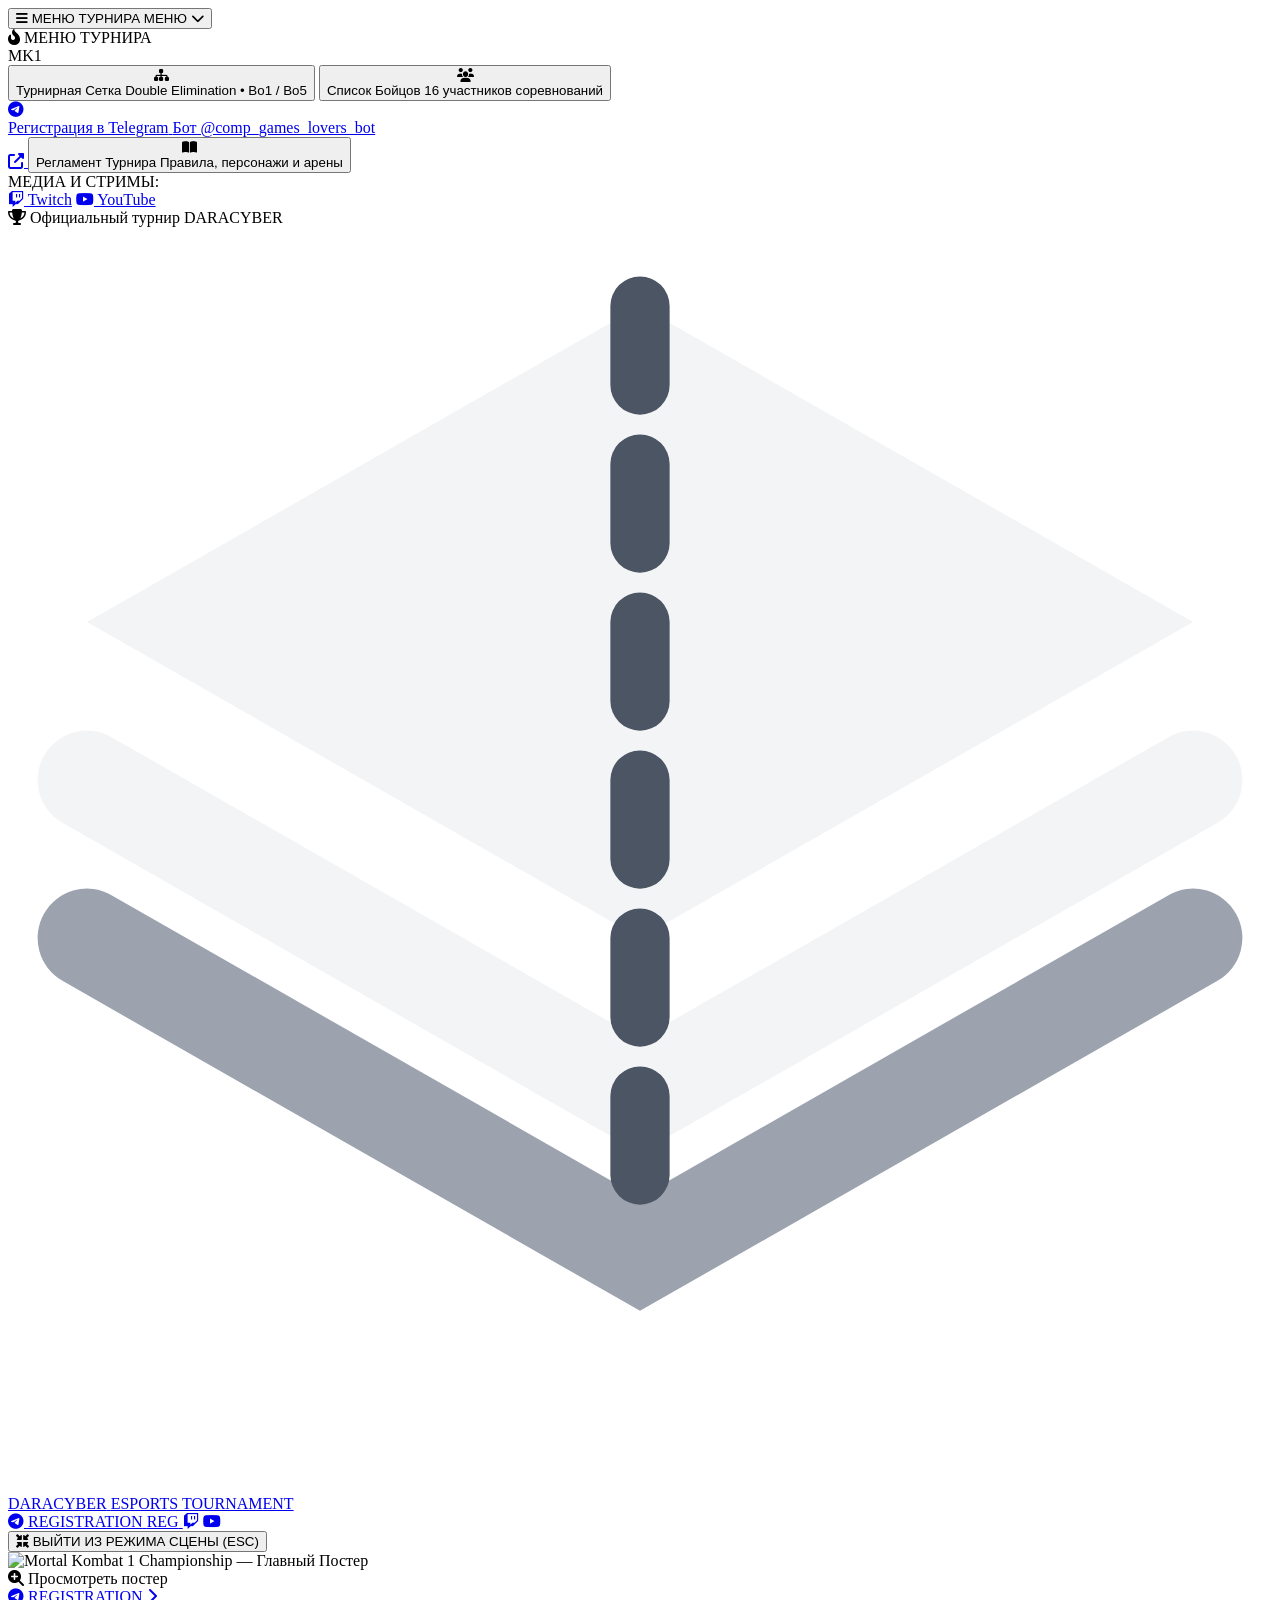
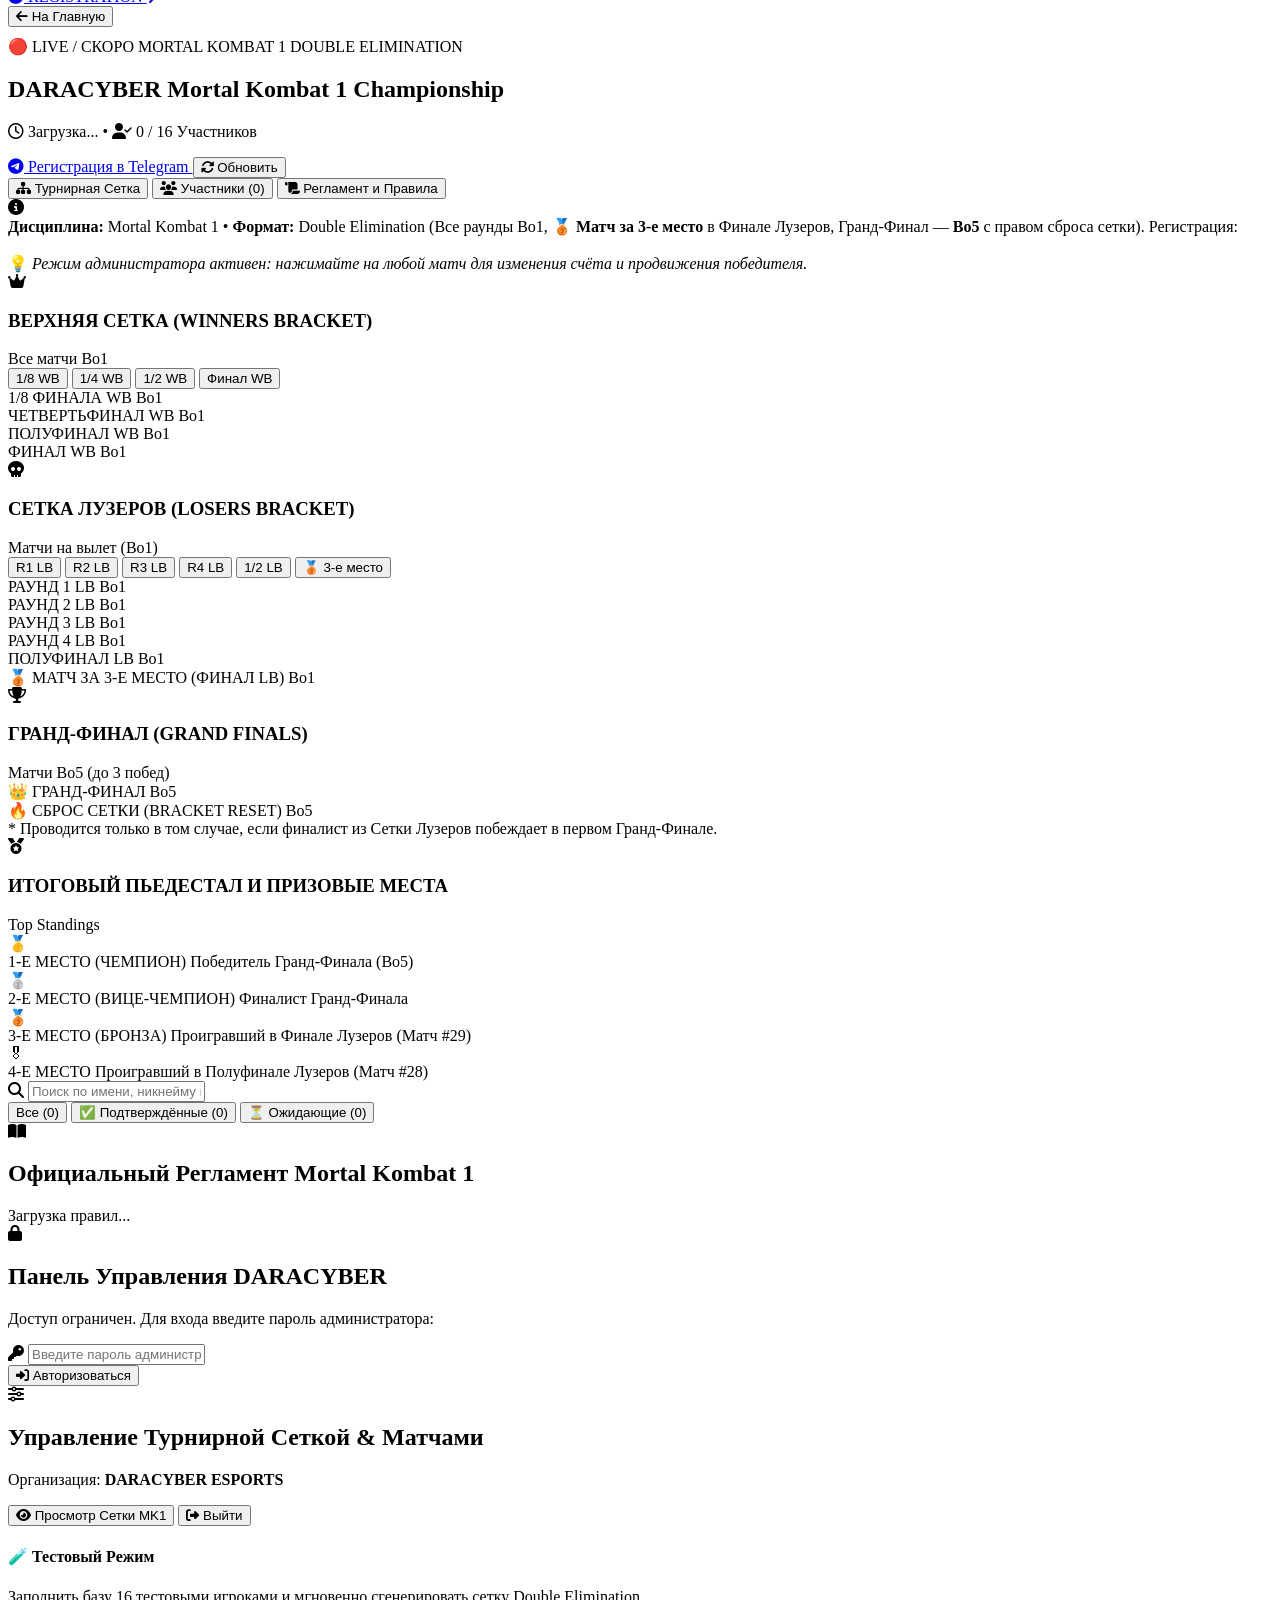
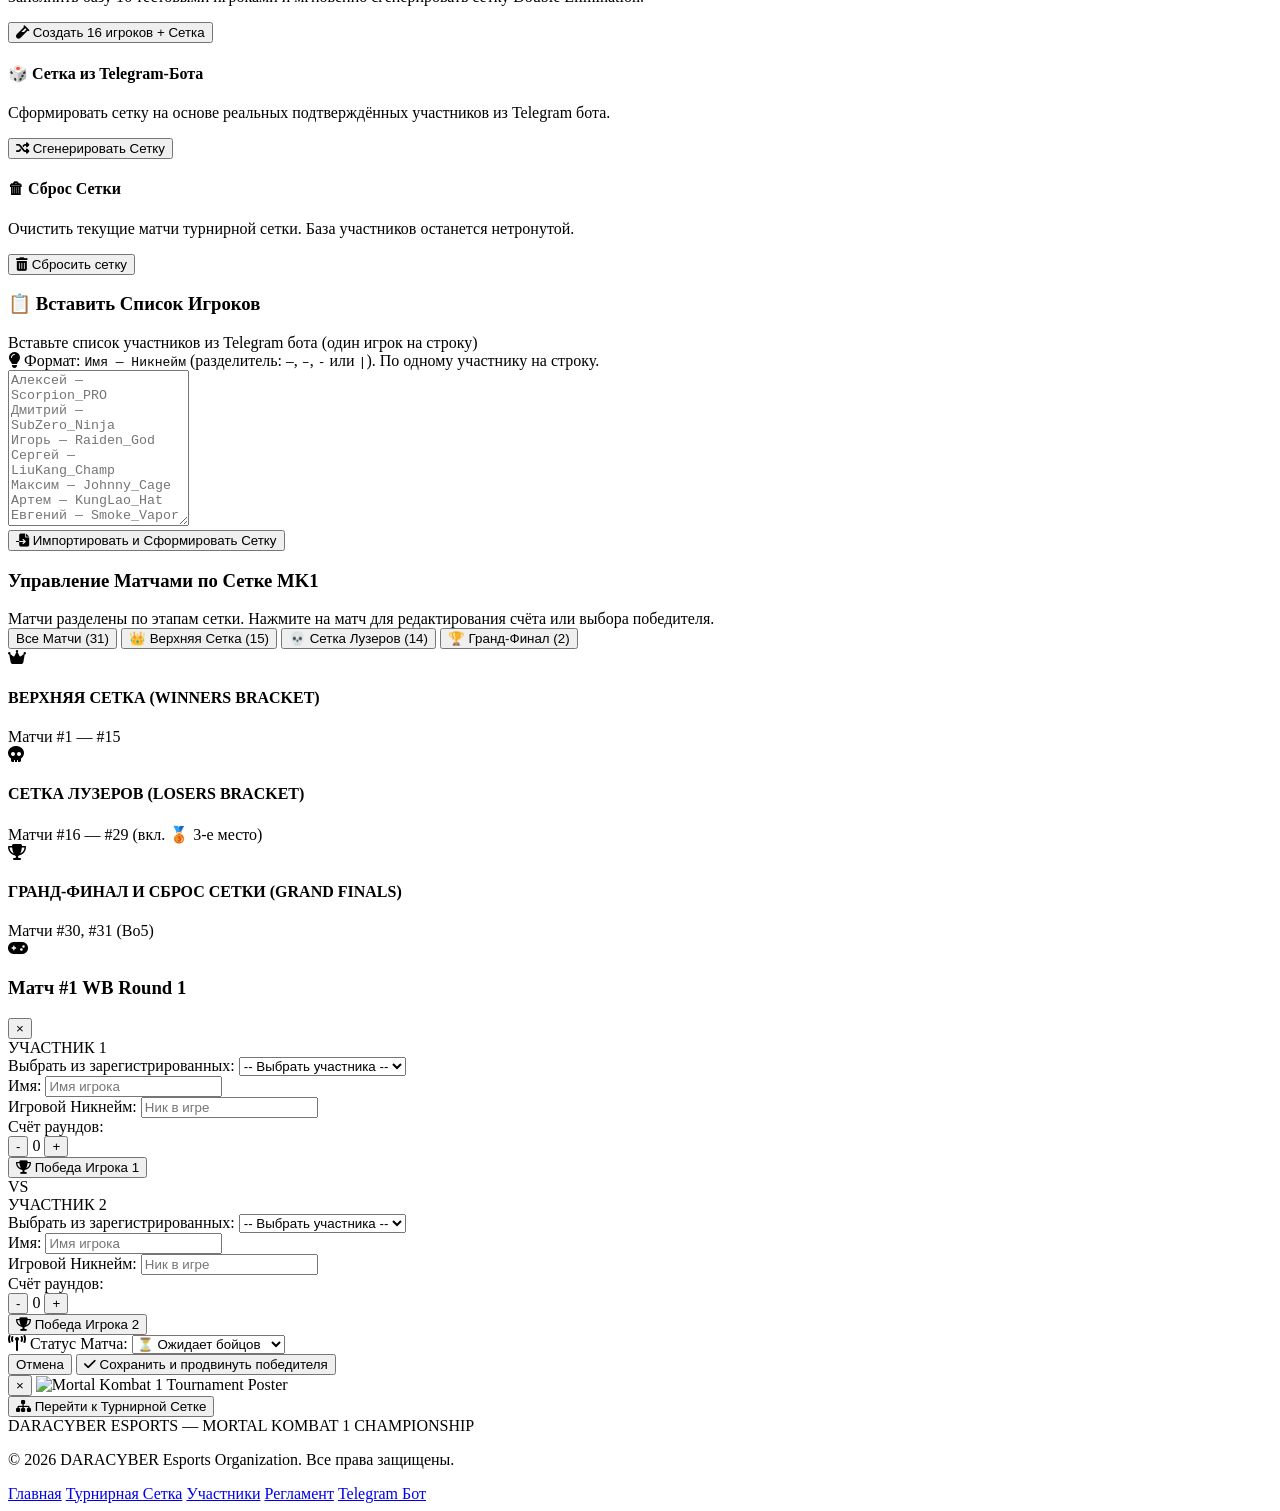
==== commit 1dce2acc: "feat(web): add standalone mobile REGISTRATION button below poster" ====
--- a/web/index.html
+++ b/web/index.html
@@ -134,24 +134,43 @@
   <!-- ================= ГЛАВНАЯ СТРАНИЦА (/): ПОСТЕР СТРОГО ПО ЦЕНТРУ ================= -->
   <div id="page-home" class="page-view active">
     <div class="home-poster-viewport">
-      <!-- Постер турнира на весь экран строго по центру -->
-      <main class="home-full-poster-card">
-        <div class="poster-fullscreen-wrapper">
-          <div class="poster-glow-backdrop"></div>
-          <div class="poster-card-frame" onclick="openPosterModal()" title="Нажмите для открытия в полном окне">
-            <img 
-              id="home-main-image" 
-              class="poster-fullscreen-img" 
-              src="/img/main.jpg" 
-              alt="Mortal Kombat 1 Championship — Главный Постер" 
-              onerror="if (!this.src.endsWith('Artboard_4.jpg')) { this.src = '/img/Artboard_4.jpg'; }"
-            >
-            <div class="poster-overlay-hint">
-              <i class="fas fa-search-plus"></i> Просмотреть постер
-            </div>
-          </div>
-        </div>
-      </main>
+      <div class="home-poster-content-box">
+        <!-- Постер турнира на весь экран строго по центру -->
+        <main class="home-full-poster-card">
+          <div class="poster-fullscreen-wrapper">
+            <div class="poster-glow-backdrop"></div>
+            <div class="poster-card-frame" onclick="openPosterModal()" title="Нажмите для открытия в полном окне">
+              <img 
+                id="home-main-image" 
+                class="poster-fullscreen-img" 
+                src="/img/main.jpg" 
+                alt="Mortal Kombat 1 Championship — Главный Постер" 
+                onerror="if (!this.src.endsWith('Artboard_4.jpg')) { this.src = '/img/Artboard_4.jpg'; }"
+              >
+              <div class="poster-overlay-hint">
+                <i class="fas fa-search-plus"></i> Просмотреть постер
+              </div>
+            </div>
+          </div>
+        </main>
+
+        <!-- Отдельная кнопка REGISTRATION для мобильной версии -->
+        <div class="mobile-poster-cta-wrapper">
+          <a 
+            id="mobile-reg-cta-btn" 
+            href="https://t.me/comp_games_lovers_bot" 
+            target="_blank" 
+            class="mobile-reg-cta-btn" 
+            title="Регистрация на турнире в Telegram (@comp_games_lovers_bot)"
+          >
+            <span class="reg-cta-icon-wrap">
+              <i class="fab fa-telegram-plane"></i>
+            </span>
+            <span class="reg-cta-text">REGISTRATION</span>
+            <i class="fas fa-chevron-right reg-cta-arrow"></i>
+          </a>
+        </div>
+      </div>
     </div>
   </div>
 
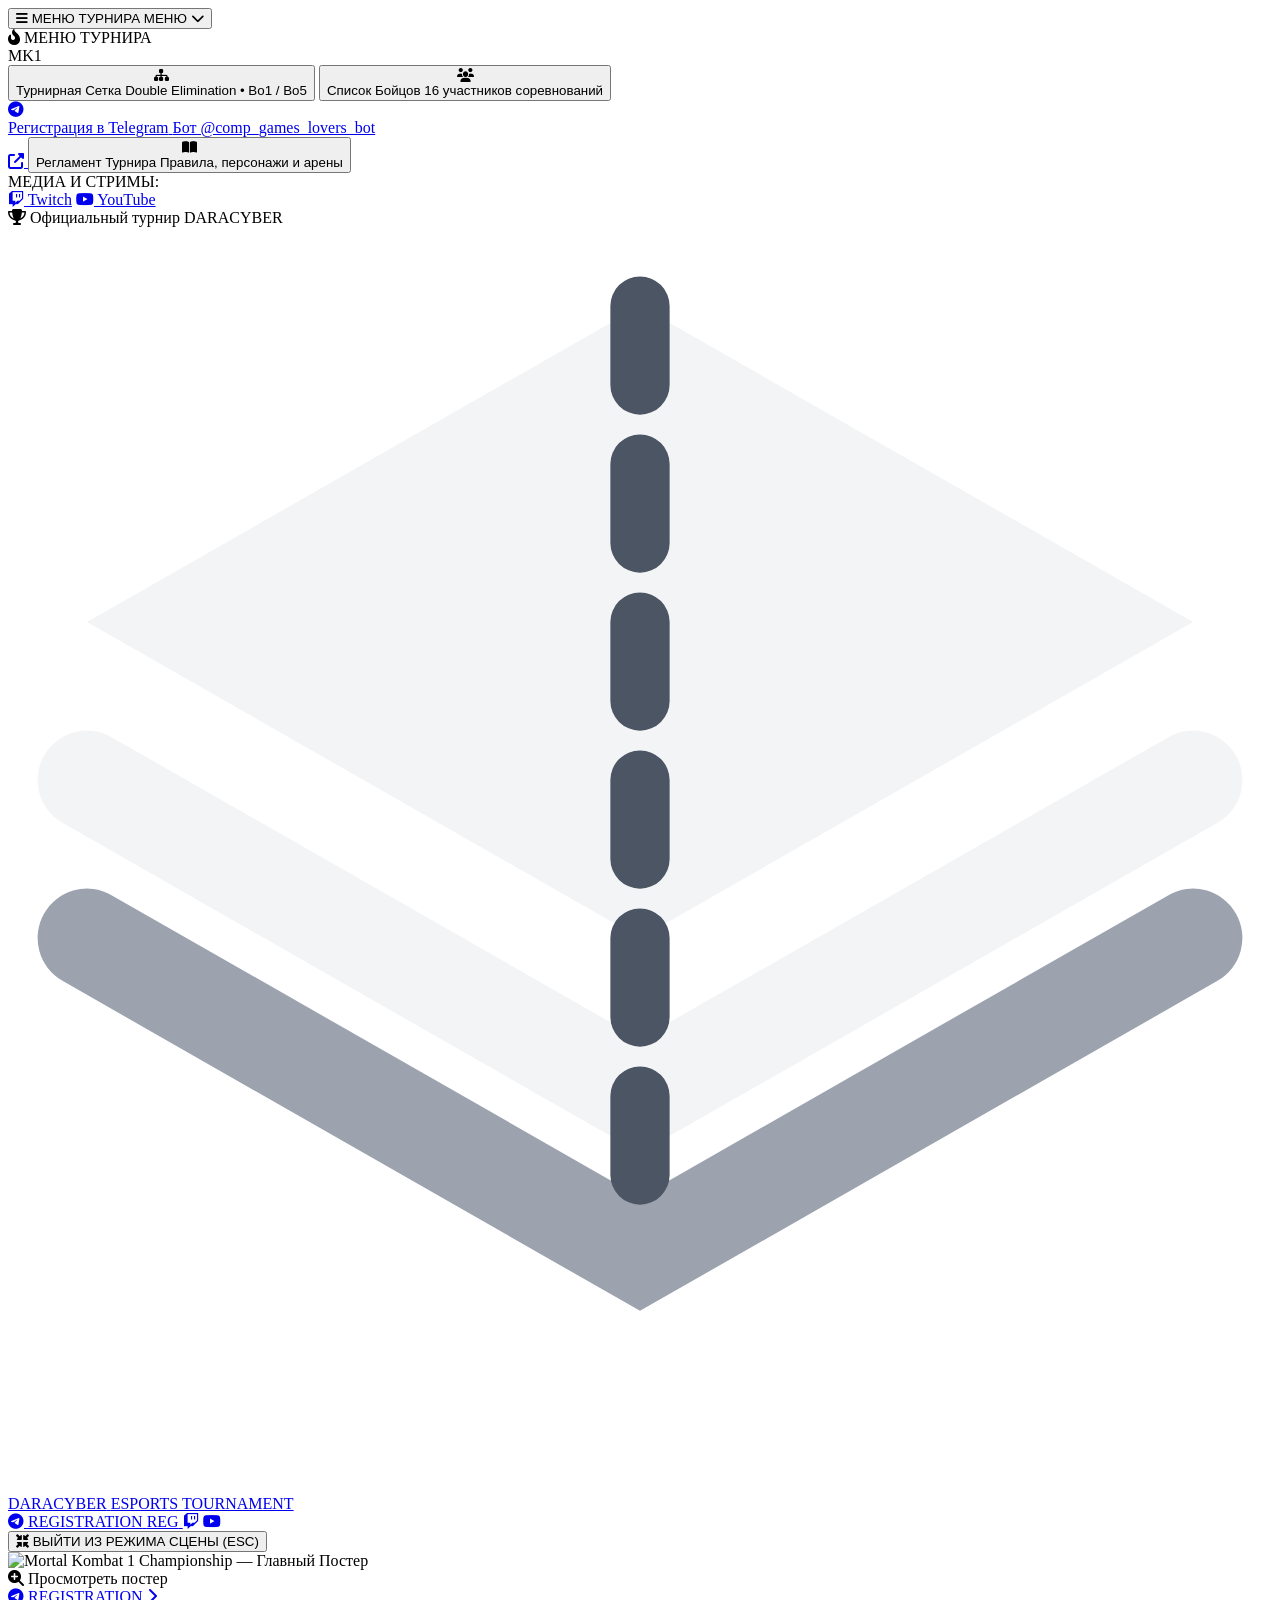
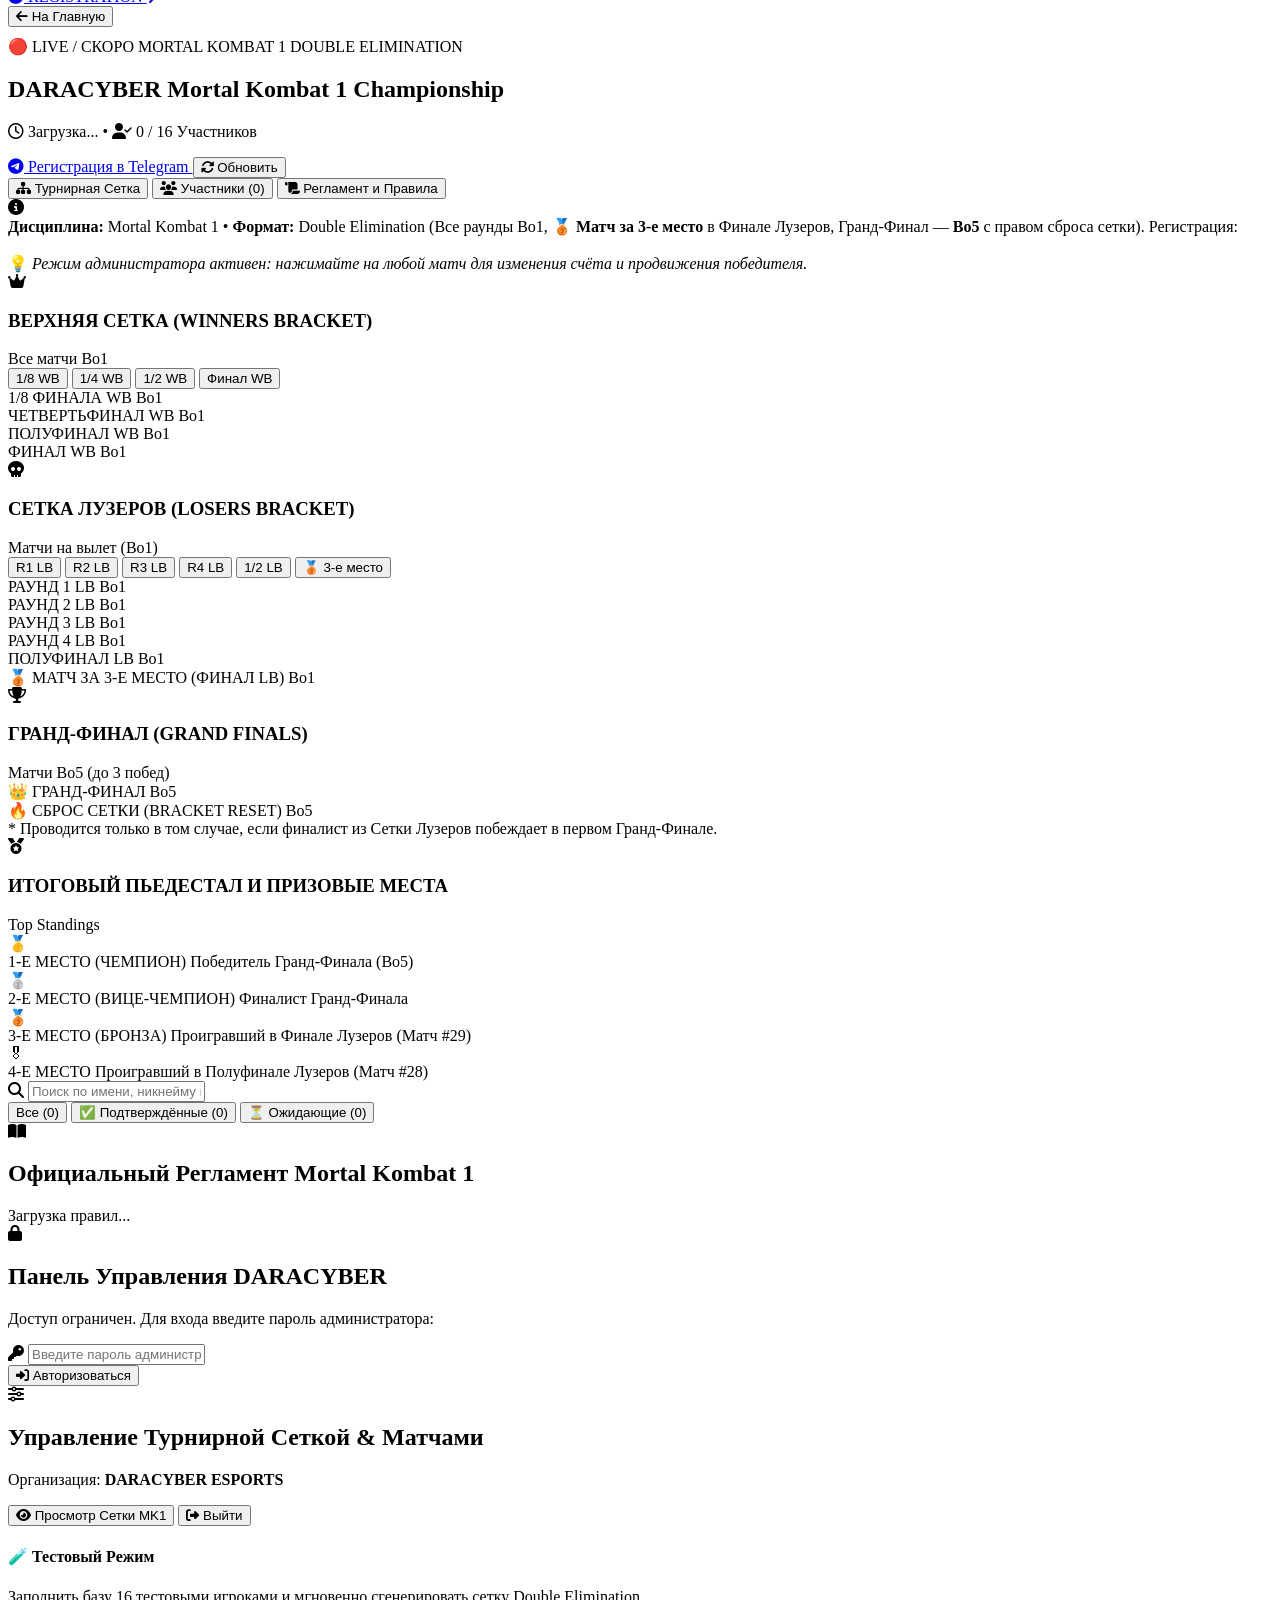
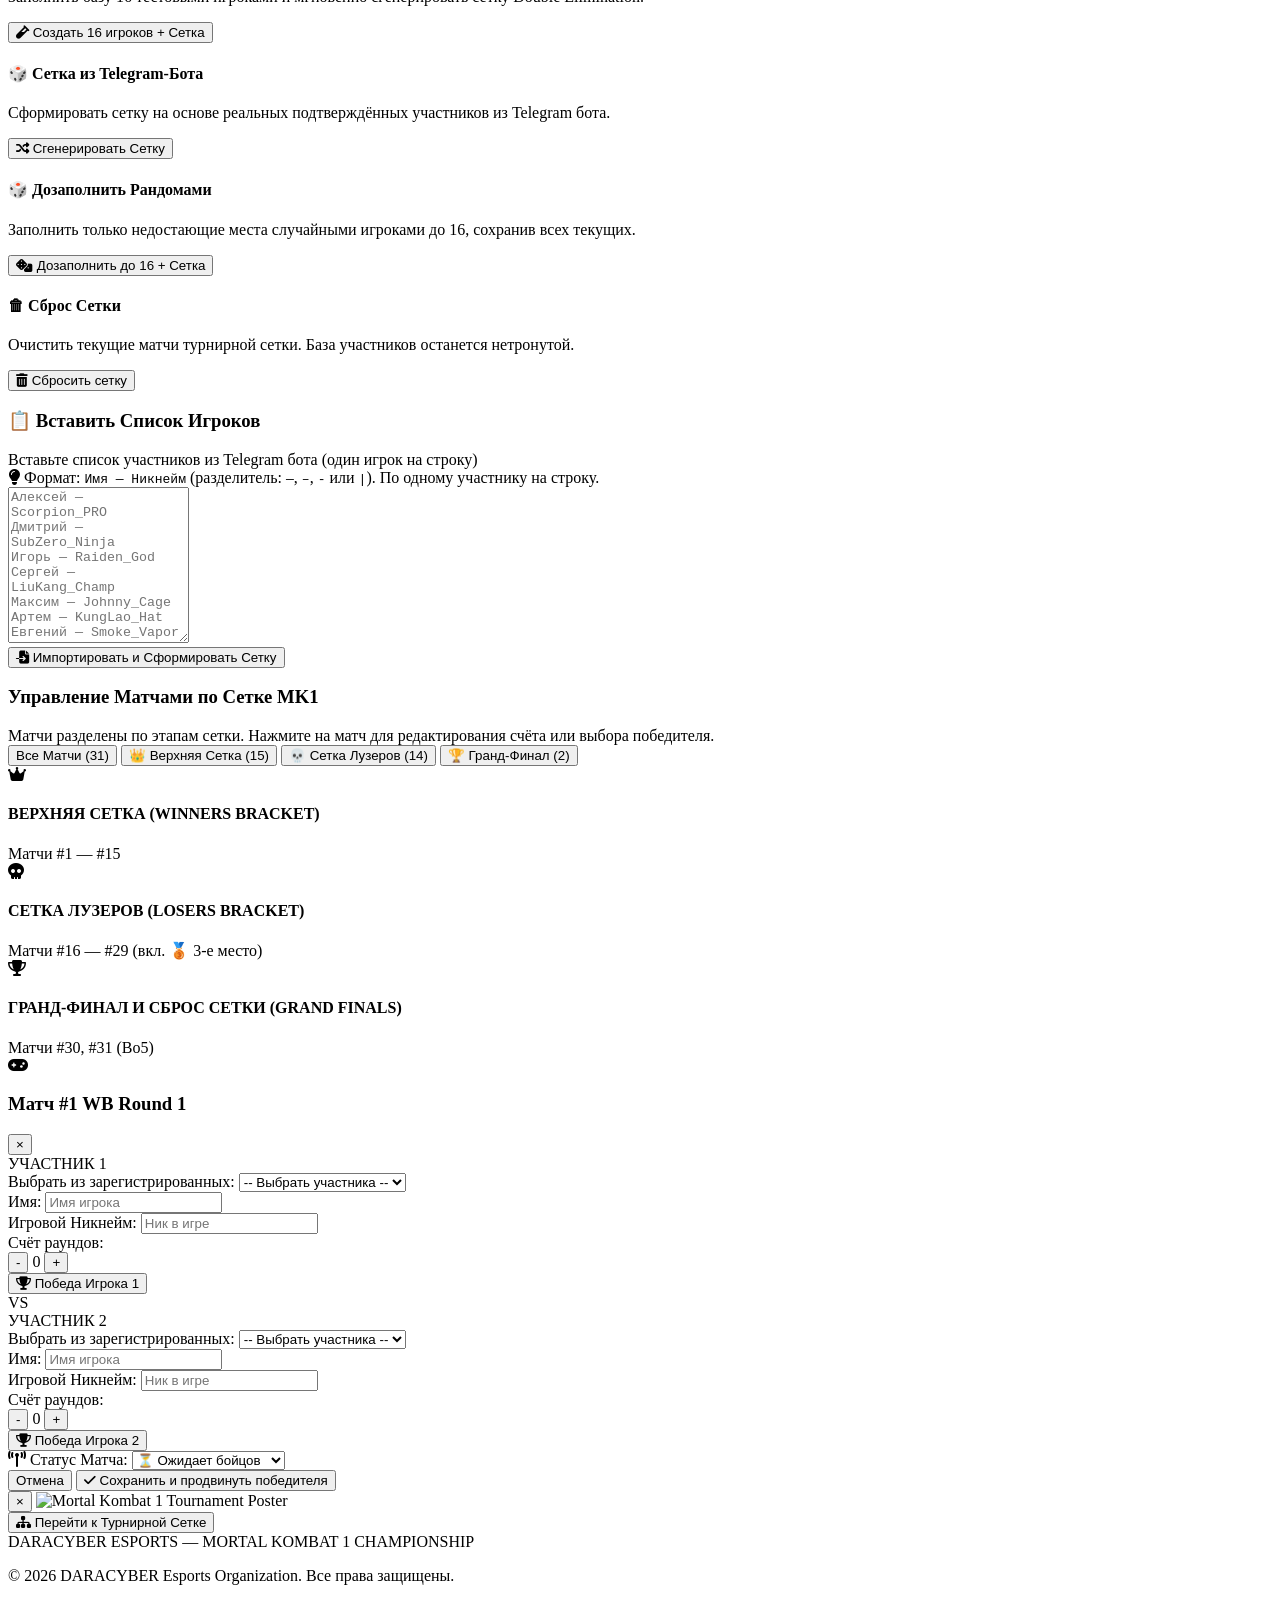
==== commit 03002649: "feat(bot): add admin button to fill missing tournament players with random names" ====
--- a/web/index.html
+++ b/web/index.html
@@ -506,6 +506,14 @@
             <p>Сформировать сетку на основе реальных подтверждённых участников из Telegram бота.</p>
             <button class="btn-action-primary" onclick="generateBracket()">
               <i class="fas fa-random"></i> Сгенерировать Сетку
+            </button>
+          </div>
+
+          <div class="control-card">
+            <h4>🎲 Дозаполнить Рандомами</h4>
+            <p>Заполнить только недостающие места случайными игроками до 16, сохранив всех текущих.</p>
+            <button class="btn-action-secondary" onclick="fillMissingPlayers()">
+              <i class="fas fa-dice"></i> Дозаполнить до 16 + Сетка
             </button>
           </div>
 
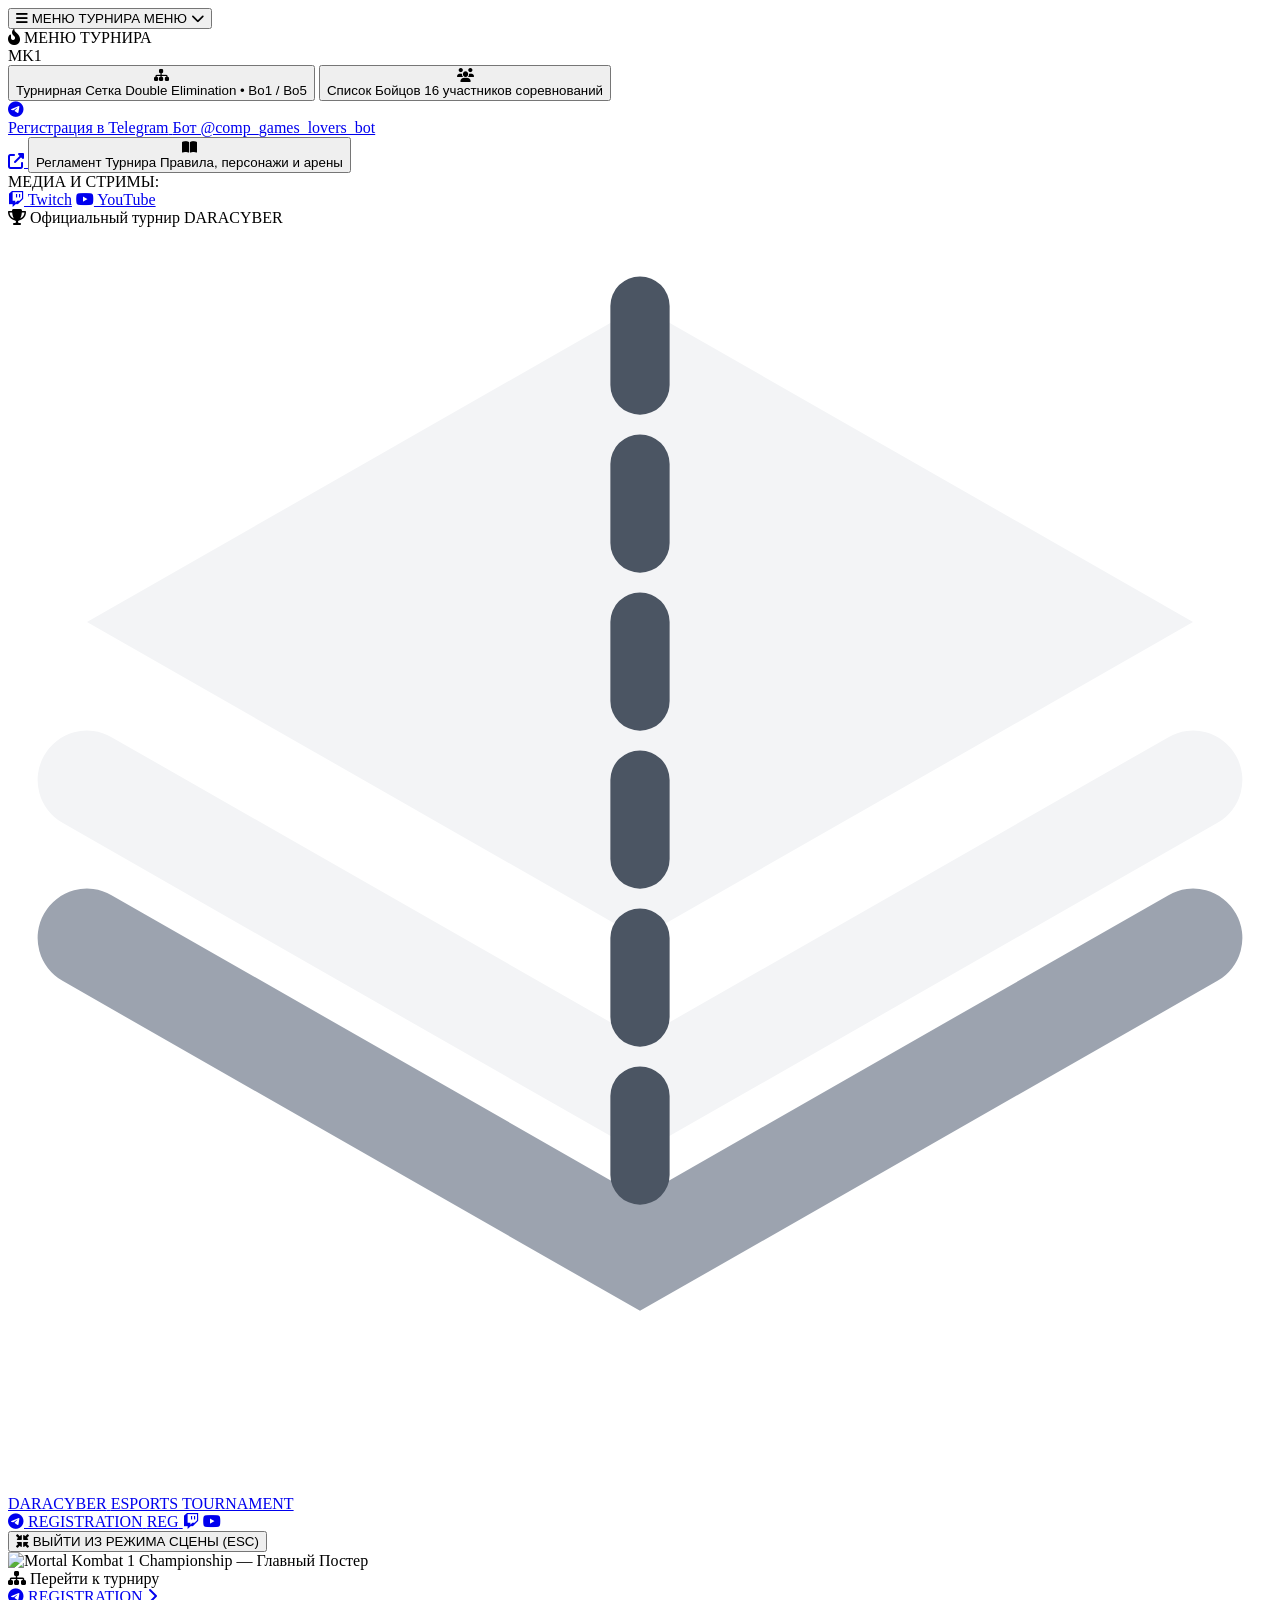
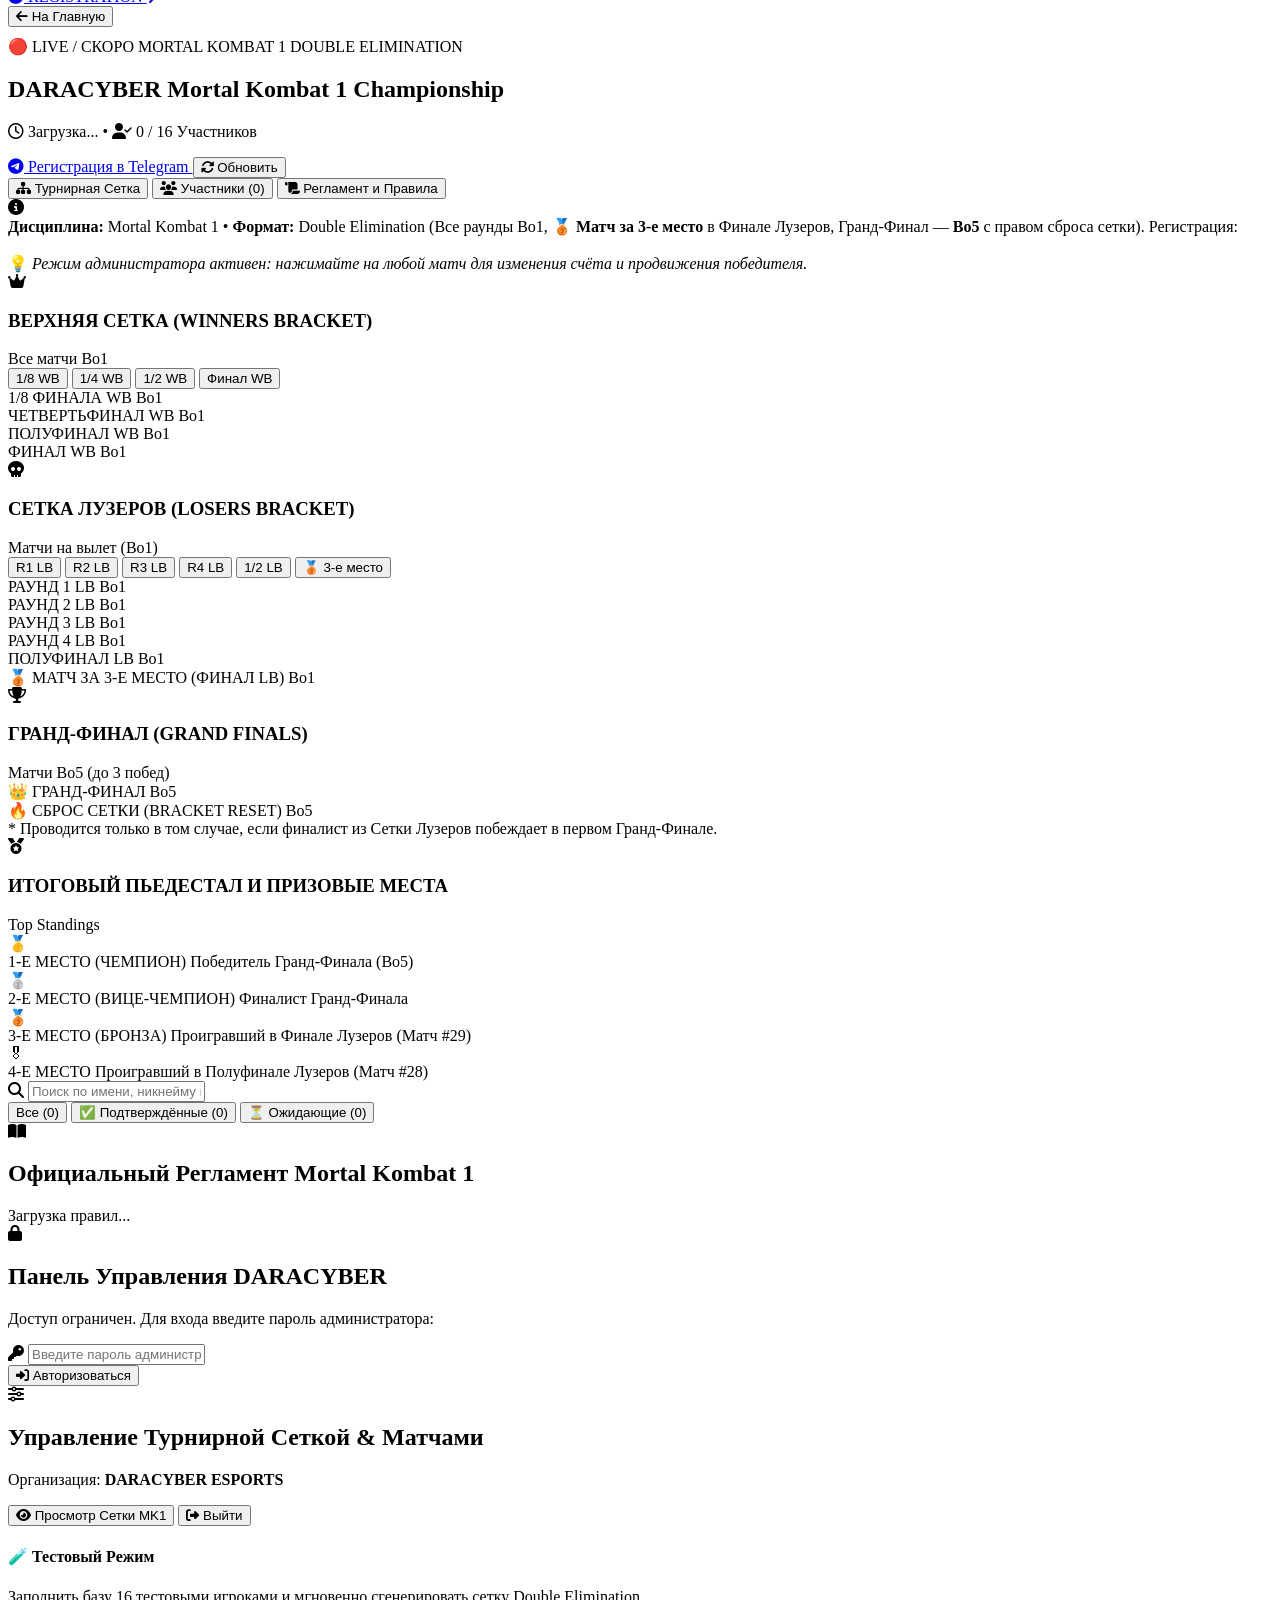
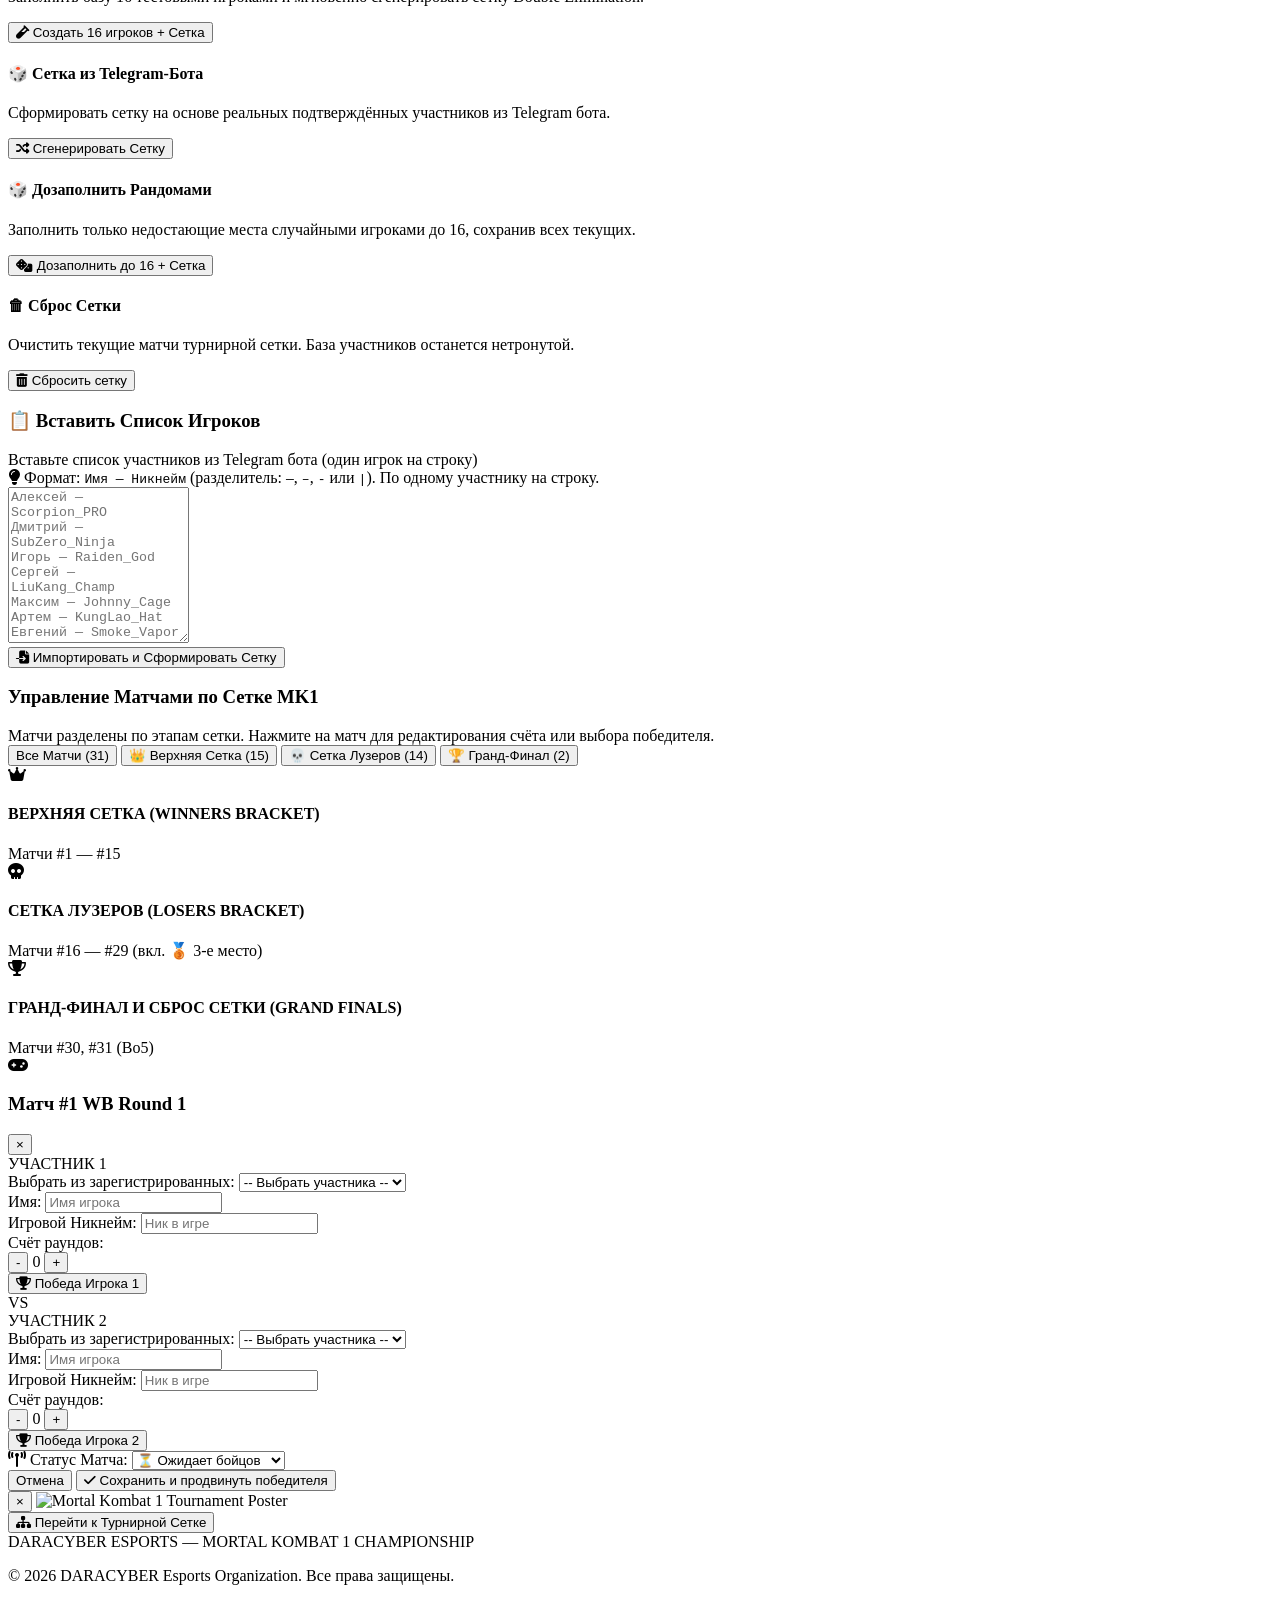
==== commit 3c768731: "feat(web): navigate to tournament page upon clicking poster image" ====
--- a/web/index.html
+++ b/web/index.html
@@ -139,7 +139,7 @@
         <main class="home-full-poster-card">
           <div class="poster-fullscreen-wrapper">
             <div class="poster-glow-backdrop"></div>
-            <div class="poster-card-frame" onclick="openPosterModal()" title="Нажмите для открытия в полном окне">
+            <div class="poster-card-frame" onclick="showTournament('bracket')" onkeydown="if (event.key === 'Enter' || event.key === ' ') { event.preventDefault(); showTournament('bracket'); }" tabindex="0" role="button" title="Перейти к турниру (Сетка, Участники, Регламент)">
               <img 
                 id="home-main-image" 
                 class="poster-fullscreen-img" 
@@ -148,7 +148,7 @@
                 onerror="if (!this.src.endsWith('Artboard_4.jpg')) { this.src = '/img/Artboard_4.jpg'; }"
               >
               <div class="poster-overlay-hint">
-                <i class="fas fa-search-plus"></i> Просмотреть постер
+                <i class="fas fa-sitemap"></i> Перейти к турниру
               </div>
             </div>
           </div>
